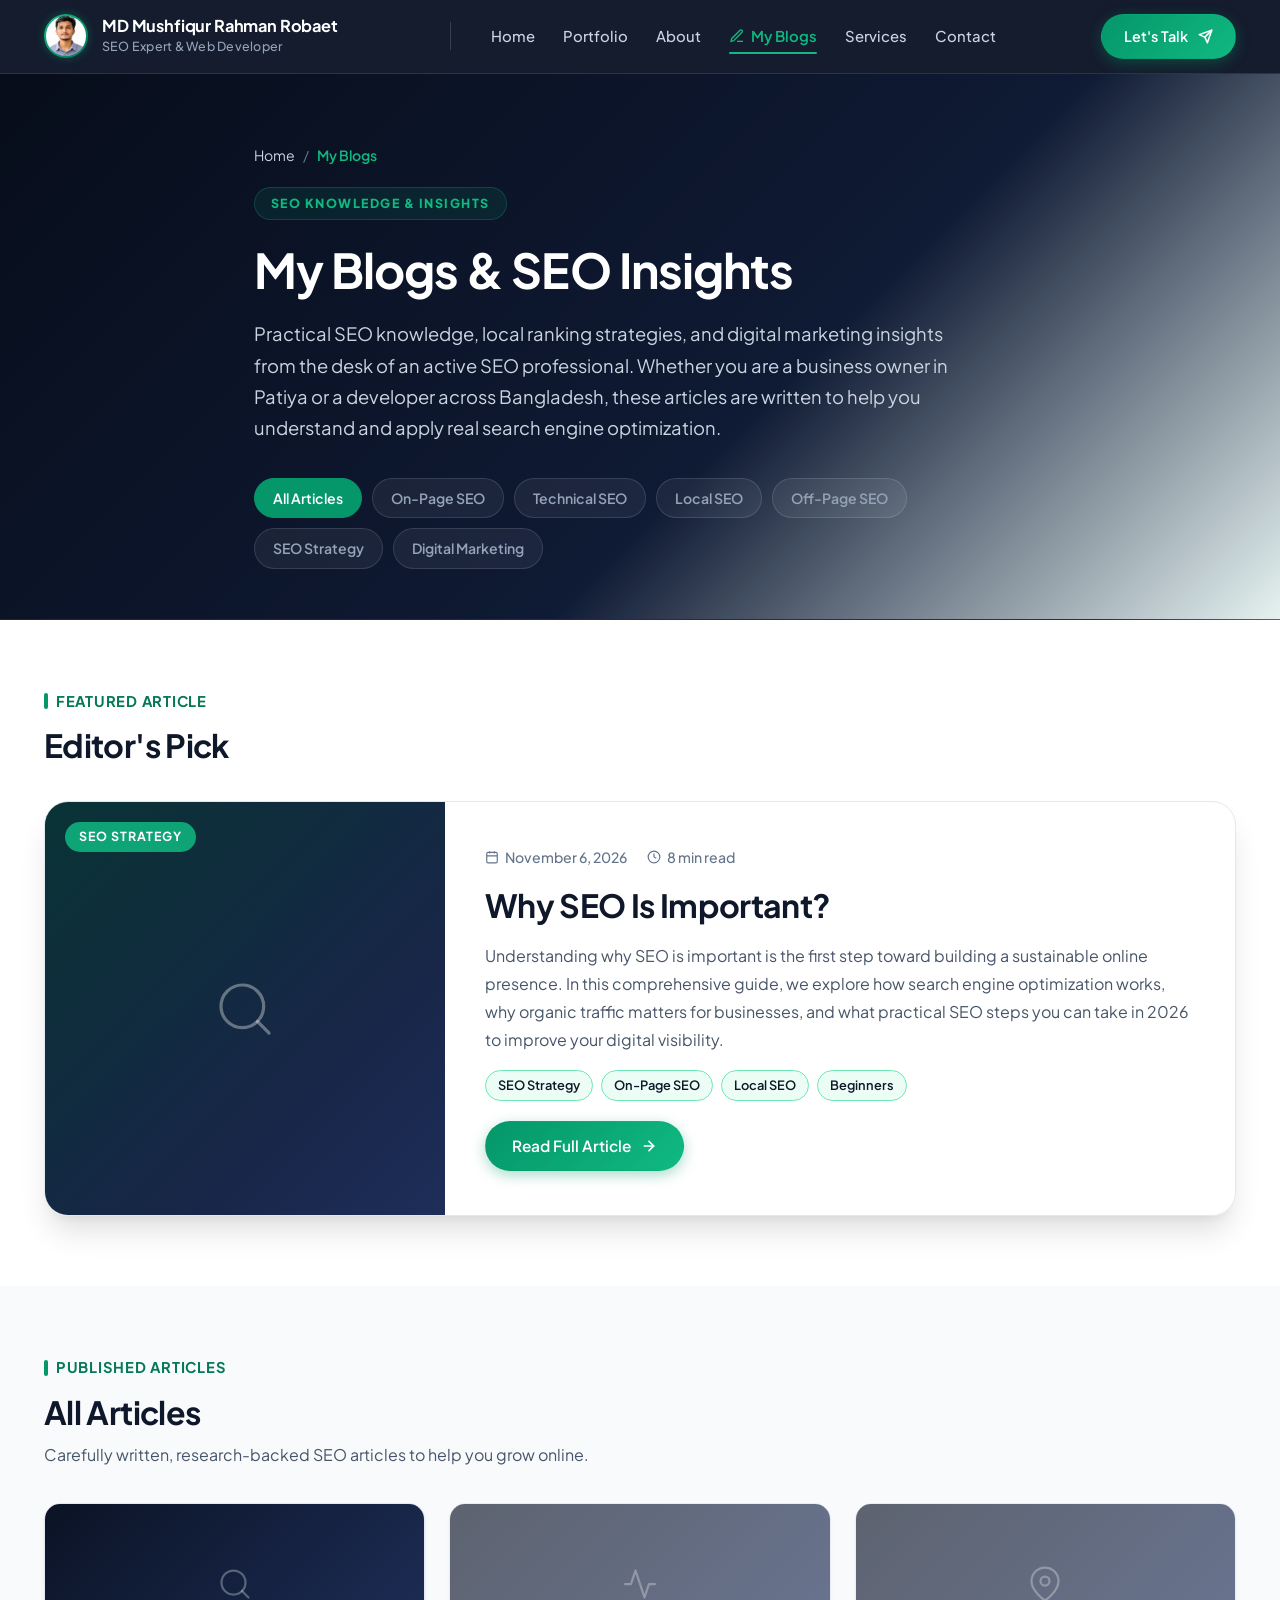
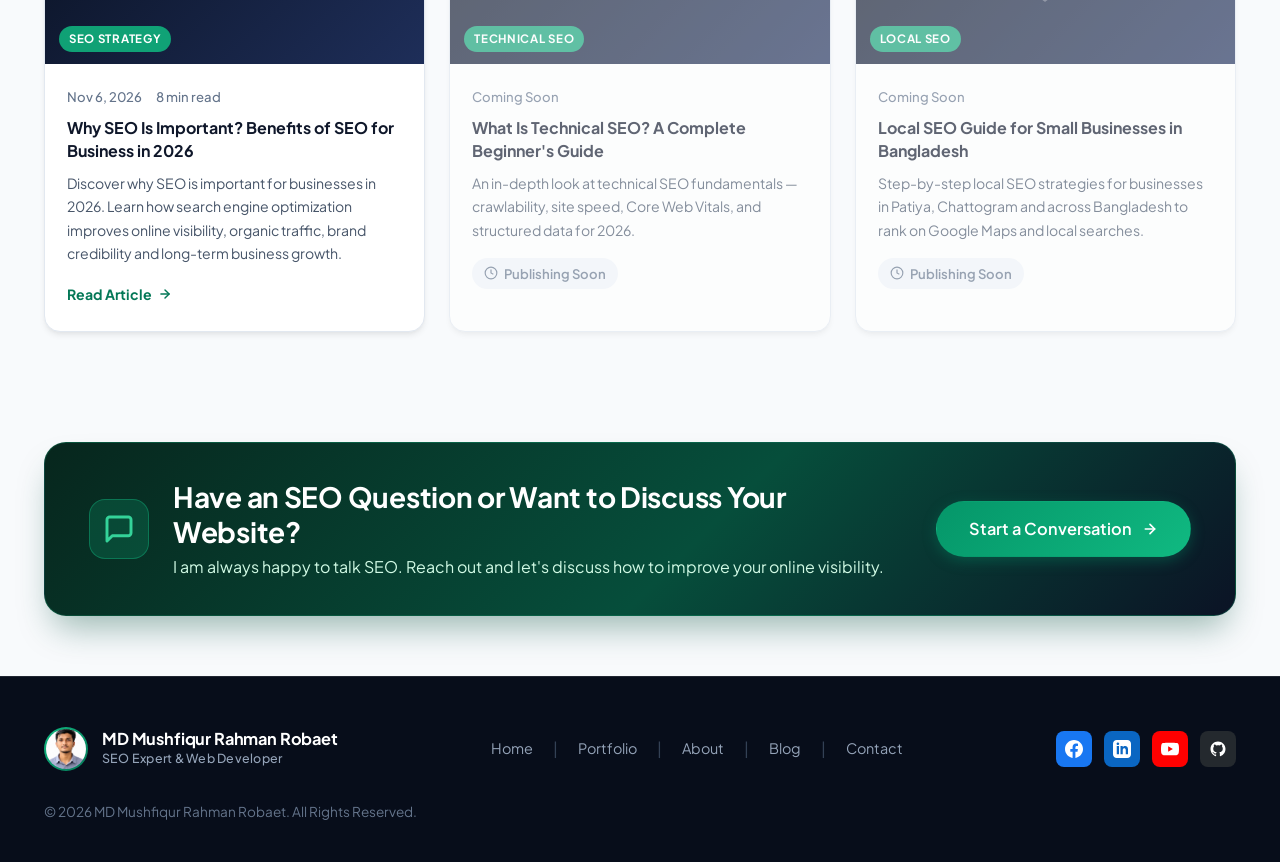
==== blogs/index.html @ 5eb70b94 "feat: Add My Blogs section - Blog listing + Why SEO Is Important article + 301 redirect from /on-pag" ====
<!DOCTYPE html>
<html lang="en">
<head>
  <meta charset="UTF-8">
  <meta name="viewport" content="width=device-width, initial-scale=1.0">
  <title>My Blogs & SEO Insights | MD Mushfiqur Rahman Robaet</title>

  <!-- Primary Meta Tags -->
  <meta name="title" content="My Blogs & SEO Insights | MD Mushfiqur Rahman Robaet">
  <meta name="description" content="Explore professional SEO articles, local SEO strategies, technical SEO guides and digital marketing insights by MD Mushfiqur Rahman Robaet — SEO Expert in Patiya, Chattogram.">
  <meta name="keywords" content="SEO blog, SEO insights, local SEO tips, technical SEO guide, SEO expert Patiya, digital marketing Bangladesh, MD Mushfiqur Rahman Robaet">
  <meta name="author" content="MD Mushfiqur Rahman Robaet">
  <meta name="robots" content="index, follow">
  <link rel="canonical" href="https://robaet.dev/blogs/">

  <!-- Favicon -->
  <link rel="icon" type="image/svg+xml" href="../assets/favicon.svg">
  <link rel="apple-touch-icon" href="../assets/profile.jpg">

  <!-- Open Graph / Facebook -->
  <meta property="og:type" content="website">
  <meta property="og:url" content="https://robaet.dev/blogs/">
  <meta property="og:site_name" content="MD Mushfiqur Rahman Robaet">
  <meta property="og:title" content="My Blogs & SEO Insights | MD Mushfiqur Rahman Robaet">
  <meta property="og:description" content="Explore professional SEO articles, local SEO strategies, technical SEO guides and digital marketing insights by MD Mushfiqur Rahman Robaet.">
  <meta property="og:image" content="https://robaet.dev/assets/cover.jpg">

  <!-- Twitter Card -->
  <meta name="twitter:card" content="summary_large_image">
  <meta name="twitter:url" content="https://robaet.dev/blogs/">
  <meta name="twitter:title" content="My Blogs & SEO Insights | MD Mushfiqur Rahman Robaet">
  <meta name="twitter:description" content="Explore professional SEO articles, local SEO strategies, technical SEO guides and digital marketing insights by MD Mushfiqur Rahman Robaet.">
  <meta name="twitter:image" content="https://robaet.dev/assets/cover.jpg">

  <!-- Fonts & Styles -->
  <link rel="preconnect" href="https://fonts.googleapis.com">
  <link rel="preconnect" href="https://fonts.gstatic.com" crossorigin>
  <link href="https://fonts.googleapis.com/css2?family=Plus+Jakarta+Sans:wght@400;500;600;700;800&display=swap" rel="stylesheet">
  <link rel="stylesheet" href="../css/styles.css">

  <!-- Structured Data: Blog + Breadcrumbs -->
  <script type="application/ld+json">
  {
    "@context": "https://schema.org",
    "@graph": [
      {
        "@type": "BreadcrumbList",
        "itemListElement": [
          { "@type": "ListItem", "position": 1, "name": "Home", "item": "https://robaet.dev/" },
          { "@type": "ListItem", "position": 2, "name": "My Blogs", "item": "https://robaet.dev/blogs/" }
        ]
      },
      {
        "@type": "Blog",
        "@id": "https://robaet.dev/blogs/#blog",
        "url": "https://robaet.dev/blogs/",
        "name": "SEO Knowledge & Insights by MD Mushfiqur Rahman Robaet",
        "description": "Professional SEO articles, local SEO strategies, and digital marketing insights for businesses in Patiya, Chattogram and Bangladesh.",
        "author": {
          "@type": "Person",
          "name": "MD Mushfiqur Rahman Robaet",
          "url": "https://robaet.dev/",
          "image": "https://robaet.dev/assets/profile.jpg",
          "jobTitle": "SEO Expert & Web Developer"
        },
        "publisher": {
          "@type": "Person",
          "name": "MD Mushfiqur Rahman Robaet",
          "url": "https://robaet.dev/"
        },
        "blogPost": [
          {
            "@type": "BlogPosting",
            "headline": "Why SEO Is Important? Benefits of SEO for Business in 2026",
            "url": "https://robaet.dev/blogs/why-seo-is-important/",
            "datePublished": "2026-11-06",
            "author": { "@type": "Person", "name": "MD Mushfiqur Rahman Robaet" }
          }
        ]
      }
    ]
  }
  </script>
</head>
<body>

  <!-- Accessible Skip Link -->
  <a href="#main-content" class="skip-link">Skip to main content</a>

  <!-- ========================================================================
       Site Header & Navigation
       ======================================================================== -->
  <header class="site-header" role="banner">
    <div class="container header-inner">
      <div class="brand-identity">
        <a href="../" class="brand-avatar-wrap" aria-label="MD Mushfiqur Rahman Robaet Homepage">
          <img src="../assets/profile.jpg" alt="MD Mushfiqur Rahman Robaet" class="brand-avatar" width="44" height="44">
        </a>
        <div class="brand-info">
          <a href="../" class="brand-name">MD Mushfiqur Rahman Robaet</a>
          <span class="brand-role">SEO Expert &amp; Web Developer</span>
        </div>
      </div>

      <nav class="nav-container" aria-label="Main Navigation">
        <div class="header-divider" aria-hidden="true"></div>
        <ul class="nav-links">
          <li><a href="../" class="nav-link">Home</a></li>
          <li><a href="../portfolio/" class="nav-link">Portfolio</a></li>
          <li><a href="../#about" class="nav-link">About</a></li>
          <li>
            <a href="../blogs/" class="nav-link active" aria-current="page">
              <svg width="16" height="16" viewBox="0 0 24 24" fill="none" stroke="currentColor" stroke-width="2" aria-hidden="true">
                <path d="M12 20h9"/><path d="M16.5 3.5a2.121 2.121 0 0 1 3 3L7 19l-4 1 1-4L16.5 3.5z"/>
              </svg>
              My Blogs
            </a>
          </li>
          <li><a href="../#services" class="nav-link">Services</a></li>
          <li><a href="../#contact" class="nav-link">Contact</a></li>
        </ul>
      </nav>

      <div class="header-actions">
        <a href="../#contact" class="btn btn-primary header-cta">
          Let's Talk
          <svg width="15" height="15" viewBox="0 0 24 24" fill="none" stroke="currentColor" stroke-width="2.5" stroke-linecap="round" stroke-linejoin="round" aria-hidden="true">
            <line x1="22" y1="2" x2="11" y2="13"></line>
            <polygon points="22 2 15 22 11 13 2 9 22 2"></polygon>
          </svg>
        </a>
        <button class="mobile-nav-toggle" aria-label="Toggle navigation menu" aria-expanded="false">
          <svg width="24" height="24" viewBox="0 0 24 24" fill="none" stroke="currentColor" stroke-width="2" stroke-linecap="round" stroke-linejoin="round">
            <line x1="3" y1="12" x2="21" y2="12"></line>
            <line x1="3" y1="6" x2="21" y2="6"></line>
            <line x1="3" y1="18" x2="21" y2="18"></line>
          </svg>
        </button>
      </div>
    </div>
  </header>

  <!-- Mobile Menu Drawer -->
  <div class="mobile-menu-drawer" role="dialog" aria-modal="true" aria-label="Mobile Navigation">
    <div class="mobile-nav-links">
      <a href="../" class="mobile-nav-link">🏠 Home</a>
      <a href="../portfolio/" class="mobile-nav-link">💼 Portfolio</a>
      <a href="../#about" class="mobile-nav-link">👤 About Me</a>
      <a href="../blogs/" class="mobile-nav-link active">✍️ My Blogs</a>
      <a href="../#services" class="mobile-nav-link">⚙️ Services</a>
      <a href="../#contact" class="mobile-nav-link">✉️ Contact</a>
    </div>
    <a href="../#contact" class="btn btn-primary" style="margin-top: 10px;">Let's Talk ✈</a>
  </div>

  <main id="main-content">

    <!-- ========================================================================
         1. Blog Hero Section
         ======================================================================== -->
    <section class="subpage-hero blog-hero" aria-labelledby="blog-page-title">
      <div class="container subpage-hero-inner">

        <nav class="breadcrumbs-nav" aria-label="Breadcrumbs">
          <ol class="breadcrumbs-list">
            <li><a href="../">Home</a></li>
            <li class="breadcrumb-separator" aria-hidden="true">/</li>
            <li class="breadcrumb-current" aria-current="page">My Blogs</li>
          </ol>
        </nav>

        <div class="blog-hero-label">SEO KNOWLEDGE &amp; INSIGHTS</div>
        <h1 id="blog-page-title">My Blogs &amp; SEO Insights</h1>
        <p class="blog-hero-desc">
          Practical SEO knowledge, local ranking strategies, and digital marketing insights from the desk of an active SEO professional. Whether you are a business owner in Patiya or a developer across Bangladesh, these articles are written to help you understand and apply real search engine optimization.
        </p>

        <!-- Blog Category Filter -->
        <div class="blog-categories-bar" role="navigation" aria-label="Blog categories">
          <button class="blog-cat-btn active" data-cat="all">All Articles</button>
          <button class="blog-cat-btn" data-cat="on-page-seo">On-Page SEO</button>
          <button class="blog-cat-btn" data-cat="technical-seo">Technical SEO</button>
          <button class="blog-cat-btn" data-cat="local-seo">Local SEO</button>
          <button class="blog-cat-btn" data-cat="off-page-seo">Off-Page SEO</button>
          <button class="blog-cat-btn" data-cat="seo-strategy">SEO Strategy</button>
          <button class="blog-cat-btn" data-cat="digital-marketing">Digital Marketing</button>
        </div>

      </div>
    </section>

    <!-- ========================================================================
         2. Featured Article
         ======================================================================== -->
    <section class="blog-featured-section" aria-labelledby="featured-article-heading">
      <div class="container">

        <div class="blog-section-header">
          <span class="section-tag">Featured Article</span>
          <h2 id="featured-article-heading" class="blog-section-title">Editor's Pick</h2>
        </div>

        <article class="blog-featured-card" data-cat="on-page-seo seo-strategy">
          <div class="blog-featured-cover">
            <div class="blog-featured-cover-inner">
              <div class="blog-cover-gradient"></div>
              <div class="blog-cover-icon" aria-hidden="true">
                <svg width="64" height="64" viewBox="0 0 24 24" fill="none" stroke="currentColor" stroke-width="1.2" stroke-linecap="round" stroke-linejoin="round">
                  <circle cx="11" cy="11" r="8"/><line x1="21" y1="21" x2="16.65" y2="16.65"/>
                </svg>
              </div>
              <div class="blog-cover-category-pill">SEO Strategy</div>
            </div>
          </div>
          <div class="blog-featured-content">
            <div class="blog-article-meta">
              <span class="blog-meta-date">
                <svg width="14" height="14" viewBox="0 0 24 24" fill="none" stroke="currentColor" stroke-width="2" aria-hidden="true"><rect x="3" y="4" width="18" height="18" rx="2" ry="2"/><line x1="16" y1="2" x2="16" y2="6"/><line x1="8" y1="2" x2="8" y2="6"/><line x1="3" y1="10" x2="21" y2="10"/></svg>
                November 6, 2026
              </span>
              <span class="blog-meta-read">
                <svg width="14" height="14" viewBox="0 0 24 24" fill="none" stroke="currentColor" stroke-width="2" aria-hidden="true"><circle cx="12" cy="12" r="10"/><polyline points="12 6 12 12 16 14"/></svg>
                8 min read
              </span>
            </div>
            <h3 class="blog-featured-title">Why SEO Is Important?</h3>
            <p class="blog-featured-excerpt">
              Understanding why SEO is important is the first step toward building a sustainable online presence. In this comprehensive guide, we explore how search engine optimization works, why organic traffic matters for businesses, and what practical SEO steps you can take in 2026 to improve your digital visibility.
            </p>
            <div class="blog-featured-tags">
              <span class="blog-tag">SEO Strategy</span>
              <span class="blog-tag">On-Page SEO</span>
              <span class="blog-tag">Local SEO</span>
              <span class="blog-tag">Beginners</span>
            </div>
            <a href="why-seo-is-important/" class="btn btn-primary blog-read-btn">
              Read Full Article
              <svg width="16" height="16" viewBox="0 0 24 24" fill="none" stroke="currentColor" stroke-width="2.5" stroke-linecap="round" stroke-linejoin="round" aria-hidden="true">
                <line x1="5" y1="12" x2="19" y2="12"></line>
                <polyline points="12 5 19 12 12 19"></polyline>
              </svg>
            </a>
          </div>
        </article>

      </div>
    </section>

    <!-- ========================================================================
         3. Latest Articles Grid
         ======================================================================== -->
    <section class="blog-latest-section" style="background-color: var(--color-bg-light); padding: 70px 0;">
      <div class="container">

        <div class="blog-section-header">
          <span class="section-tag">Published Articles</span>
          <h2 class="blog-section-title">All Articles</h2>
          <p class="blog-section-desc">Carefully written, research-backed SEO articles to help you grow online.</p>
        </div>

        <div class="blog-cards-grid" id="blog-grid">

          <!-- Article Card 1 -->
          <article class="blog-card" data-cat="on-page-seo seo-strategy">
            <a href="why-seo-is-important/" class="blog-card-link" aria-label="Read: Why SEO Is Important?">
              <div class="blog-card-cover">
                <div class="blog-card-icon" aria-hidden="true">
                  <svg width="36" height="36" viewBox="0 0 24 24" fill="none" stroke="currentColor" stroke-width="1.5" stroke-linecap="round" stroke-linejoin="round">
                    <circle cx="11" cy="11" r="8"/><line x1="21" y1="21" x2="16.65" y2="16.65"/>
                  </svg>
                </div>
                <span class="blog-card-category-tag">SEO Strategy</span>
              </div>
              <div class="blog-card-body">
                <div class="blog-card-meta">
                  <span>Nov 6, 2026</span>
                  <span>8 min read</span>
                </div>
                <h3 class="blog-card-title">Why SEO Is Important? Benefits of SEO for Business in 2026</h3>
                <p class="blog-card-excerpt">Discover why SEO is important for businesses in 2026. Learn how search engine optimization improves online visibility, organic traffic, brand credibility and long-term business growth.</p>
                <span class="blog-card-read-more">
                  Read Article
                  <svg width="14" height="14" viewBox="0 0 24 24" fill="none" stroke="currentColor" stroke-width="2.5" stroke-linecap="round" stroke-linejoin="round" aria-hidden="true"><line x1="5" y1="12" x2="19" y2="12"/><polyline points="12 5 19 12 12 19"/></svg>
                </span>
              </div>
            </a>
          </article>

          <!-- Placeholder Cards — Coming Soon -->
          <article class="blog-card blog-card-coming-soon" aria-label="Coming soon article">
            <div class="blog-card-cover">
              <div class="blog-card-icon" aria-hidden="true">
                <svg width="36" height="36" viewBox="0 0 24 24" fill="none" stroke="currentColor" stroke-width="1.5" stroke-linecap="round" stroke-linejoin="round">
                  <polyline points="22 12 18 12 15 21 9 3 6 12 2 12"/>
                </svg>
              </div>
              <span class="blog-card-category-tag">Technical SEO</span>
            </div>
            <div class="blog-card-body">
              <div class="blog-card-meta"><span>Coming Soon</span></div>
              <h3 class="blog-card-title">What Is Technical SEO? A Complete Beginner's Guide</h3>
              <p class="blog-card-excerpt">An in-depth look at technical SEO fundamentals — crawlability, site speed, Core Web Vitals, and structured data for 2026.</p>
              <span class="blog-card-coming-label">
                <svg width="14" height="14" viewBox="0 0 24 24" fill="none" stroke="currentColor" stroke-width="2" aria-hidden="true"><circle cx="12" cy="12" r="10"/><polyline points="12 6 12 12 16 14"/></svg>
                Publishing Soon
              </span>
            </div>
          </article>

          <article class="blog-card blog-card-coming-soon" aria-label="Coming soon article">
            <div class="blog-card-cover">
              <div class="blog-card-icon" aria-hidden="true">
                <svg width="36" height="36" viewBox="0 0 24 24" fill="none" stroke="currentColor" stroke-width="1.5" stroke-linecap="round" stroke-linejoin="round">
                  <path d="M21 10c0 7-9 13-9 13s-9-6-9-13a9 9 0 0 1 18 0z"/><circle cx="12" cy="10" r="3"/>
                </svg>
              </div>
              <span class="blog-card-category-tag">Local SEO</span>
            </div>
            <div class="blog-card-body">
              <div class="blog-card-meta"><span>Coming Soon</span></div>
              <h3 class="blog-card-title">Local SEO Guide for Small Businesses in Bangladesh</h3>
              <p class="blog-card-excerpt">Step-by-step local SEO strategies for businesses in Patiya, Chattogram and across Bangladesh to rank on Google Maps and local searches.</p>
              <span class="blog-card-coming-label">
                <svg width="14" height="14" viewBox="0 0 24 24" fill="none" stroke="currentColor" stroke-width="2" aria-hidden="true"><circle cx="12" cy="12" r="10"/><polyline points="12 6 12 12 16 14"/></svg>
                Publishing Soon
              </span>
            </div>
          </article>

        </div>
      </div>
    </section>

    <!-- ========================================================================
         4. Contact / Discussion CTA
         ======================================================================== -->
    <section class="section-cta-banner blog-cta-section" aria-label="SEO Discussion CTA">
      <div class="container">
        <div class="cta-banner-card">
          <div class="cta-banner-left">
            <div class="cta-plane-icon" aria-hidden="true">
              <svg width="32" height="32" viewBox="0 0 24 24" fill="none" stroke="currentColor" stroke-width="2.2" stroke-linecap="round" stroke-linejoin="round">
                <path d="M21 15a2 2 0 0 1-2 2H7l-4 4V5a2 2 0 0 1 2-2h14a2 2 0 0 1 2 2z"/>
              </svg>
            </div>
            <div class="cta-banner-text">
              <h3>Have an SEO Question or Want to Discuss Your Website?</h3>
              <p>I am always happy to talk SEO. Reach out and let's discuss how to improve your online visibility.</p>
            </div>
          </div>
          <a href="../#contact" class="btn btn-primary cta-banner-btn">
            Start a Conversation
            <svg width="16" height="16" viewBox="0 0 24 24" fill="none" stroke="currentColor" stroke-width="2.5" stroke-linecap="round" stroke-linejoin="round" aria-hidden="true">
              <line x1="5" y1="12" x2="19" y2="12"></line>
              <polyline points="12 5 19 12 12 19"></polyline>
            </svg>
          </a>
        </div>
      </div>
    </section>

  </main>

  <!-- ========================================================================
       Site Footer
       ======================================================================== -->
  <footer class="site-footer" role="contentinfo">
    <div class="container footer-inner">

      <div class="footer-brand">
        <div class="footer-avatar-wrap">
          <img src="../assets/profile.jpg" alt="MD Mushfiqur Rahman Robaet" class="footer-avatar" width="44" height="44" loading="lazy">
        </div>
        <div class="brand-info">
          <span class="brand-name">MD Mushfiqur Rahman Robaet</span>
          <span class="brand-role">SEO Expert &amp; Web Developer</span>
        </div>
      </div>

      <nav class="footer-nav" aria-label="Footer Navigation">
        <a href="../" class="footer-nav-link">Home</a>
        <span style="color: #334155;">|</span>
        <a href="../portfolio/" class="footer-nav-link">Portfolio</a>
        <span style="color: #334155;">|</span>
        <a href="../#about" class="footer-nav-link">About</a>
        <span style="color: #334155;">|</span>
        <a href="../blogs/" class="footer-nav-link">Blog</a>
        <span style="color: #334155;">|</span>
        <a href="../#contact" class="footer-nav-link">Contact</a>
      </nav>

      <div class="footer-socials" aria-label="Social Media Profiles">
        <a href="https://www.facebook.com/khajaagrofarm" target="_blank" rel="noopener noreferrer" class="social-icon-btn social-fb" aria-label="Facebook">
          <svg width="18" height="18" viewBox="0 0 24 24" fill="currentColor"><path d="M24 12.073c0-6.627-5.373-12-12-12s-12 5.373-12 12c0 5.99 4.388 10.954 10.125 11.854v-8.385H7.078v-3.47h3.047V9.43c0-3.007 1.792-4.669 4.533-4.669 1.312 0 2.686.235 2.686.235v2.953H15.83c-1.491 0-1.956.925-1.956 1.874v2.25h3.328l-.532 3.47h-2.796v8.385C19.612 23.027 24 18.062 24 12.073z"/></svg>
        </a>
        <a href="https://linkedin.com" target="_blank" rel="noopener noreferrer" class="social-icon-btn social-li" aria-label="LinkedIn">
          <svg width="18" height="18" viewBox="0 0 24 24" fill="currentColor"><path d="M19 0h-14c-2.761 0-5 2.239-5 5v14c0 2.761 2.239 5 5 5h14c2.762 0 5-2.239 5-5v-14c0-2.761-2.238-5-5-5zm-11 19h-3v-11h3v11zm-1.5-12.268c-.966 0-1.75-.79-1.75-1.764s.784-1.764 1.75-1.764 1.75.79 1.75 1.764-.783 1.764-1.75 1.764zm13.5 12.268h-3v-5.604c0-3.368-4-3.113-4 0v5.604h-3v-11h3v1.765c1.396-2.586 7-2.777 7 2.476v6.759z"/></svg>
        </a>
        <a href="https://youtube.com" target="_blank" rel="noopener noreferrer" class="social-icon-btn social-yt" aria-label="YouTube">
          <svg width="18" height="18" viewBox="0 0 24 24" fill="currentColor"><path d="M23.498 6.186a3.016 3.016 0 0 0-2.122-2.136C19.505 3.545 12 3.545 12 3.545s-7.505 0-9.377.505A3.017 3.017 0 0 0 .502 6.186C0 8.07 0 12 0 12s0 3.93.502 5.814a3.016 3.016 0 0 0 2.122 2.136c1.871.505 9.376.505 9.376.505s7.505 0 9.377-.505a3.015 3.015 0 0 0 2.122-2.136C24 15.93 24 12 24 12s0-3.93-.502-5.814zM9.545 15.568V8.432L15.818 12l-6.273 3.568z"/></svg>
        </a>
        <a href="https://github.com/mdmushfiq883-crypto" target="_blank" rel="noopener noreferrer" class="social-icon-btn social-gh" aria-label="GitHub">
          <svg width="18" height="18" viewBox="0 0 24 24" fill="currentColor"><path fill-rule="evenodd" clip-rule="evenodd" d="M12 2C6.477 2 2 6.484 2 12.017c0 4.425 2.865 8.18 6.839 9.504.5.092.682-.217.682-.483 0-.237-.008-.868-.013-1.703-2.782.605-3.369-1.343-3.369-1.343-.454-1.158-1.11-1.466-1.11-1.466-.908-.62.069-.608.069-.608 1.003.07 1.53 1.032 1.53 1.032.892 1.53 2.341 1.088 2.91.832.092-.647.35-1.088.636-1.338-2.22-.253-4.555-1.113-4.555-4.951 0-1.093.39-1.988 1.029-2.688-.103-.253-.446-1.272.098-2.65 0 0 .84-.27 2.75 1.026A9.564 9.564 0 0112 6.844c.85.004 1.705.115 2.504.337 1.909-1.296 2.747-1.027 2.747-1.027.546 1.379.202 2.398.1 2.651.64.7 1.028 1.595 1.028 2.688 0 3.848-2.339 4.695-4.566 4.943.359.309.678.92.678 1.855 0 1.338-.012 2.419-.012 2.747 0 .268.18.58.688.482A10.019 10.019 0 0022 12.017C22 6.484 17.522 2 12 2z"/></svg>
        </a>
      </div>

      <div class="footer-copyright">
        &copy; 2026 MD Mushfiqur Rahman Robaet. All Rights Reserved.
      </div>

    </div>
  </footer>

  <script src="../js/main.js"></script>
  <script>
    // Blog category filter
    const catBtns = document.querySelectorAll('.blog-cat-btn');
    const blogCards = document.querySelectorAll('#blog-grid .blog-card');
    catBtns.forEach(btn => {
      btn.addEventListener('click', () => {
        catBtns.forEach(b => b.classList.remove('active'));
        btn.classList.add('active');
        const cat = btn.dataset.cat;
        blogCards.forEach(card => {
          if (cat === 'all' || (card.dataset.cat && card.dataset.cat.includes(cat))) {
            card.style.display = '';
          } else {
            card.style.display = 'none';
          }
        });
      });
    });
  </script>
</body>
</html>
---- css/styles.css ----
/* ==========================================================================
   MD MUSHFIQUR RAHMAN ROBAET – PERSONAL BRANDING, SEO & PORTFOLIO WEBSITE
   Design Language: Premium Dark Navy Blue, Emerald Green Accent, Soft Off-White
   Mobile-First, Accessible, High-Performance CSS
   ========================================================================== */

/* --------------------------------------------------------------------------
   1. CSS Custom Properties / Design Tokens
   -------------------------------------------------------------------------- */
:root {
  /* Color Palette - Navy & Slate */
  --color-navy-950: #070D1A;
  --color-navy-900: #0B1325;
  --color-navy-850: #0F1A34;
  --color-navy-800: #142245;
  --color-navy-700: #1E2E59;
  
  /* Emerald Green Accents */
  --color-emerald-600: #047857;
  --color-emerald-500: #059669;
  --color-emerald-400: #10B981;
  --color-emerald-300: #34D399;
  --color-emerald-200: #6EE7B7;
  --color-emerald-100: #D1FAE5;
  --color-emerald-50:  #ECFDF5;
  
  /* Light Neutral Backgrounds */
  --color-bg-light: #F8FAFC;
  --color-bg-card: #FFFFFF;
  --color-bg-muted: #F1F5F9;
  
  /* Typography Colors */
  --color-text-dark: #0F172A;
  --color-text-muted: #475569;
  --color-text-subtle: #64748B;
  --color-text-light: #F8FAFC;
  --color-text-light-muted: #94A3B8;
  
  /* Border & Line Colors */
  --color-border-light: #E2E8F0;
  --color-border-subtle: #CBD5E1;
  --color-border-dark: rgba(255, 255, 255, 0.1);
  --color-border-emerald: rgba(16, 185, 129, 0.35);

  /* Typography Fonts */
  --font-family-base: 'Plus Jakarta Sans', system-ui, -apple-system, BlinkMacSystemFont, 'Segoe UI', Roboto, Helvetica, Arial, sans-serif;
  --font-family-mono: ui-monospace, SFMono-Regular, Menlo, Monaco, Consolas, monospace;

  /* Shadows */
  --shadow-sm: 0 1px 2px 0 rgba(0, 0, 0, 0.05);
  --shadow-md: 0 4px 6px -1px rgba(0, 0, 0, 0.08), 0 2px 4px -2px rgba(0, 0, 0, 0.04);
  --shadow-lg: 0 10px 25px -3px rgba(0, 0, 0, 0.08), 0 4px 6px -4px rgba(0, 0, 0, 0.04);
  --shadow-xl: 0 20px 30px -5px rgba(0, 0, 0, 0.12), 0 8px 10px -6px rgba(0, 0, 0, 0.06);
  --shadow-emerald: 0 8px 25px -4px rgba(16, 185, 129, 0.4);

  /* Transitions */
  --transition-fast: 150ms cubic-bezier(0.4, 0, 0.2, 1);
  --transition-normal: 250ms cubic-bezier(0.4, 0, 0.2, 1);
  --transition-smooth: 350ms cubic-bezier(0.16, 1, 0.3, 1);

  /* Radii */
  --radius-sm: 6px;
  --radius-md: 10px;
  --radius-lg: 16px;
  --radius-xl: 24px;
  --radius-full: 9999px;

  /* Container */
  --container-max: 1240px;
  --header-height: 74px;
}

/* --------------------------------------------------------------------------
   2. Modern Reset & Base Rules
   -------------------------------------------------------------------------- */
*, *::before, *::after {
  box-sizing: border-box;
  margin: 0;
  padding: 0;
}

html {
  font-family: var(--font-family-base);
  font-size: 16px;
  line-height: 1.6;
  color: var(--color-text-dark);
  background-color: var(--color-navy-900);
  scroll-behavior: smooth;
  -webkit-font-smoothing: antialiased;
  -moz-osx-font-smoothing: grayscale;
}

body {
  min-height: 100vh;
  display: flex;
  flex-direction: column;
  overflow-x: hidden;
  background-color: var(--color-bg-light);
}

img, picture, svg, video {
  display: block;
  max-width: 100%;
  height: auto;
}

input, button, textarea, select {
  font: inherit;
}

a {
  color: inherit;
  text-decoration: none;
  transition: color var(--transition-fast);
}

ul, ol {
  list-style: none;
}

/* Accessibility: Skip to Content */
.skip-link {
  position: absolute;
  top: -60px;
  left: 20px;
  background: var(--color-emerald-500);
  color: #fff;
  padding: 10px 18px;
  border-radius: var(--radius-sm);
  z-index: 9999;
  font-weight: 600;
  transition: top var(--transition-fast);
}
.skip-link:focus {
  top: 15px;
  outline: 3px solid #fff;
}

/* Container */
.container {
  width: 100%;
  max-width: var(--container-max);
  margin-left: auto;
  margin-right: auto;
  padding-left: 24px;
  padding-right: 24px;
}

/* --------------------------------------------------------------------------
   3. Typography & Badges
   -------------------------------------------------------------------------- */
h1, h2, h3, h4, h5, h6 {
  line-height: 1.25;
  font-weight: 700;
  color: var(--color-text-dark);
}

.text-gradient {
  background: linear-gradient(135deg, var(--color-emerald-400), var(--color-emerald-200));
  -webkit-background-clip: text;
  -webkit-text-fill-color: transparent;
}

.highlight {
  color: var(--color-emerald-400);
}

.section-tag {
  display: inline-flex;
  align-items: center;
  gap: 8px;
  font-size: 0.92rem;
  font-weight: 700;
  text-transform: uppercase;
  letter-spacing: 0.05em;
  color: var(--color-emerald-600);
  margin-bottom: 12px;
}
.section-tag::before {
  content: "";
  display: inline-block;
  width: 4px;
  height: 16px;
  background-color: var(--color-emerald-500);
  border-radius: 2px;
}

.section-tag-centered {
  display: inline-flex;
  align-items: center;
  gap: 12px;
  font-size: 0.92rem;
  font-weight: 700;
  text-transform: uppercase;
  letter-spacing: 0.06em;
  color: var(--color-emerald-500);
  margin-bottom: 12px;
}
.section-tag-centered::before,
.section-tag-centered::after {
  content: "";
  display: inline-block;
  width: 32px;
  height: 2px;
  background: currentColor;
  opacity: 0.6;
}

.section-title {
  font-size: clamp(2rem, 3.5vw, 2.6rem);
  letter-spacing: -0.02em;
  color: var(--color-text-dark);
  margin-bottom: 16px;
}

.section-title-light {
  color: #FFFFFF;
}

.section-subtitle {
  font-size: 1.1rem;
  color: var(--color-text-muted);
  max-width: 680px;
  line-height: 1.7;
}

.section-header-center {
  text-align: center;
  max-width: 720px;
  margin: 0 auto 50px auto;
}
.section-header-center .section-subtitle {
  margin: 0 auto;
}

/* --------------------------------------------------------------------------
   4. Buttons & Interactive Elements
   -------------------------------------------------------------------------- */
.btn {
  display: inline-flex;
  align-items: center;
  justify-content: center;
  gap: 10px;
  padding: 12px 26px;
  font-size: 0.96rem;
  font-weight: 600;
  border-radius: var(--radius-full);
  border: 1px solid transparent;
  cursor: pointer;
  transition: all var(--transition-normal);
  text-align: center;
  white-space: nowrap;
}

.btn-primary {
  background: linear-gradient(135deg, var(--color-emerald-500) 0%, var(--color-emerald-400) 100%);
  color: #FFFFFF;
  box-shadow: 0 4px 14px rgba(5, 150, 105, 0.35);
}
.btn-primary:hover {
  background: linear-gradient(135deg, var(--color-emerald-600) 0%, var(--color-emerald-500) 100%);
  transform: translateY(-2px);
  box-shadow: 0 6px 20px rgba(5, 150, 105, 0.45);
  color: #FFFFFF;
}

.btn-secondary {
  background: rgba(255, 255, 255, 0.08);
  color: #FFFFFF;
  border: 1px solid rgba(255, 255, 255, 0.2);
  backdrop-filter: blur(4px);
}
.btn-secondary:hover {
  background: rgba(255, 255, 255, 0.16);
  border-color: rgba(255, 255, 255, 0.4);
  transform: translateY(-2px);
  color: #FFFFFF;
}

.btn-outline-emerald {
  background: transparent;
  color: var(--color-emerald-600);
  border: 1px solid var(--color-emerald-500);
}
.btn-outline-emerald:hover {
  background: var(--color-emerald-50);
  color: var(--color-emerald-700);
  transform: translateY(-2px);
}

.btn-pill-small {
  padding: 8px 16px;
  font-size: 0.88rem;
  border-radius: var(--radius-full);
  display: inline-flex;
  align-items: center;
  gap: 8px;
  font-weight: 600;
  transition: all var(--transition-fast);
}

.btn-pill-emerald {
  background: var(--color-emerald-50);
  color: var(--color-emerald-700);
  border: 1px solid var(--color-emerald-200);
}
.btn-pill-emerald:hover {
  background: var(--color-emerald-500);
  color: #fff;
  border-color: var(--color-emerald-500);
  transform: translateY(-1px);
}

.btn-pill-blue {
  background: #EFF6FF;
  color: #1D4ED8;
  border: 1px solid #BFDBFE;
}
.btn-pill-blue:hover {
  background: #2563EB;
  color: #fff;
  border-color: #2563EB;
  transform: translateY(-1px);
}

.btn-pill-rose {
  background: #FFF1F2;
  color: #BE123C;
  border: 1px solid #FECDD3;
}
.btn-pill-rose:hover {
  background: #E11D48;
  color: #fff;
  border-color: #E11D48;
  transform: translateY(-1px);
}

/* --------------------------------------------------------------------------
   5. Site Header & Navigation
   -------------------------------------------------------------------------- */
.site-header {
  position: sticky;
  top: 0;
  left: 0;
  width: 100%;
  height: var(--header-height);
  background-color: rgba(11, 19, 37, 0.96);
  backdrop-filter: blur(12px);
  -webkit-backdrop-filter: blur(12px);
  border-bottom: 1px solid var(--color-border-dark);
  z-index: 1000;
  display: flex;
  align-items: center;
  transition: background-color var(--transition-normal), box-shadow var(--transition-normal);
}

.site-header.scrolled {
  box-shadow: 0 4px 20px rgba(0, 0, 0, 0.25);
  background-color: rgba(7, 13, 26, 0.98);
}

.header-inner {
  display: flex;
  align-items: center;
  justify-content: space-between;
  width: 100%;
}

/* Logo & Identity in Header */
.brand-identity {
  display: flex;
  align-items: center;
  gap: 14px;
}

.brand-avatar-wrap {
  position: relative;
  width: 44px;
  height: 44px;
  border-radius: 50%;
  padding: 2px;
  background: linear-gradient(135deg, var(--color-emerald-400), var(--color-emerald-600));
  box-shadow: 0 0 10px rgba(16, 185, 129, 0.3);
  flex-shrink: 0;
}

.brand-avatar {
  width: 100%;
  height: 100%;
  border-radius: 50%;
  object-fit: cover;
  display: block;
}

.brand-info {
  display: flex;
  flex-direction: column;
}

.brand-name {
  font-size: 1.02rem;
  font-weight: 700;
  color: #FFFFFF;
  letter-spacing: -0.01em;
  line-height: 1.25;
}

.brand-role {
  font-size: 0.78rem;
  color: var(--color-text-light-muted);
  font-weight: 500;
  letter-spacing: 0.02em;
}

/* Header Separator */
.header-divider {
  width: 1px;
  height: 28px;
  background-color: rgba(255, 255, 255, 0.15);
  margin: 0 8px;
}

/* Navigation Links */
.nav-container {
  display: flex;
  align-items: center;
  gap: 32px;
}

.nav-links {
  display: flex;
  align-items: center;
  gap: 28px;
}

.nav-link {
  font-size: 0.93rem;
  font-weight: 500;
  color: #CBD5E1;
  display: flex;
  align-items: center;
  gap: 6px;
  padding: 6px 0;
  position: relative;
  transition: color var(--transition-fast);
}

.nav-link:hover {
  color: #FFFFFF;
}

.nav-link.active {
  color: var(--color-emerald-400);
  font-weight: 600;
}

.nav-link.active::after {
  content: "";
  position: absolute;
  bottom: 0;
  left: 0;
  width: 100%;
  height: 2px;
  background-color: var(--color-emerald-400);
  border-radius: 2px;
}

/* Header CTA Button */
.header-actions {
  display: flex;
  align-items: center;
  gap: 16px;
}

.header-cta {
  padding: 10px 22px;
  font-size: 0.9rem;
}

/* Mobile Hamburger Toggle */
.mobile-nav-toggle {
  display: none;
  background: transparent;
  border: none;
  cursor: pointer;
  padding: 8px;
  color: #FFFFFF;
  border-radius: var(--radius-sm);
}
.mobile-nav-toggle:focus-visible {
  outline: 2px solid var(--color-emerald-400);
}

/* Mobile Drawer */
.mobile-menu-drawer {
  display: none;
  position: fixed;
  top: var(--header-height);
  left: 0;
  width: 100%;
  height: calc(100vh - var(--header-height));
  background: var(--color-navy-950);
  padding: 24px;
  flex-direction: column;
  gap: 20px;
  border-top: 1px solid var(--color-border-dark);
  z-index: 999;
  overflow-y: auto;
}
.mobile-menu-drawer.open {
  display: flex;
}
.mobile-nav-links {
  display: flex;
  flex-direction: column;
  gap: 16px;
}
.mobile-nav-link {
  font-size: 1.15rem;
  color: #E2E8F0;
  padding: 10px 14px;
  border-radius: var(--radius-md);
  font-weight: 600;
  display: flex;
  align-items: center;
  gap: 12px;
  background: rgba(255, 255, 255, 0.03);
}
.mobile-nav-link.active {
  background: rgba(16, 185, 129, 0.15);
  color: var(--color-emerald-400);
  border-left: 3px solid var(--color-emerald-400);
}

/* --------------------------------------------------------------------------
   6. Homepage Hero Section
   -------------------------------------------------------------------------- */
.hero-section {
  position: relative;
  background-color: var(--color-navy-950);
  color: #FFFFFF;
  padding-top: 50px;
  padding-bottom: 90px;
  overflow: hidden;
}

/* Cinematic Background Cover Image */
.hero-backdrop {
  position: absolute;
  top: 0;
  left: 0;
  width: 100%;
  height: 100%;
  z-index: 1;
}

.hero-cover-img {
  width: 100%;
  height: 100%;
  object-fit: cover;
  object-position: 25% 30%;
  opacity: 0.42;
  filter: contrast(1.08) brightness(0.95);
  transform: scale(1.02);
}

/* Hero Gradient Mask to blend seamlessly with navy */
.hero-gradient-overlay {
  position: absolute;
  top: 0;
  left: 0;
  width: 100%;
  height: 100%;
  background: linear-gradient(
    90deg,
    rgba(7, 13, 26, 0.4) 0%,
    rgba(7, 13, 26, 0.72) 42%,
    rgba(11, 19, 37, 0.94) 70%,
    rgba(11, 19, 37, 1) 100%
  );
  z-index: 2;
}

.hero-radial-glow {
  position: absolute;
  top: -150px;
  right: -100px;
  width: 600px;
  height: 600px;
  background: radial-gradient(circle, rgba(16, 185, 129, 0.12) 0%, transparent 70%);
  pointer-events: none;
  z-index: 2;
}

.hero-content-wrapper {
  position: relative;
  z-index: 3;
  display: grid;
  grid-template-columns: 1fr 1.15fr;
  align-items: center;
  min-height: 520px;
  gap: 40px;
}

.hero-spacer {
  /* Reserves visual space for the photographic portrait on the left */
  display: block;
  min-height: 380px;
}

.hero-text-col {
  padding-left: 20px;
}

.hero-badge {
  display: inline-flex;
  align-items: center;
  gap: 8px;
  background: rgba(16, 185, 129, 0.14);
  border: 1px solid rgba(16, 185, 129, 0.3);
  color: var(--color-emerald-300);
  padding: 6px 14px;
  border-radius: var(--radius-full);
  font-size: 0.85rem;
  font-weight: 600;
  margin-bottom: 20px;
  letter-spacing: 0.02em;
}

.hero-title {
  font-size: clamp(2.4rem, 4.8vw, 3.8rem);
  font-weight: 800;
  line-height: 1.15;
  letter-spacing: -0.025em;
  color: #FFFFFF;
  margin-bottom: 22px;
}

.hero-subtitle {
  font-size: 1.15rem;
  line-height: 1.65;
  color: #CBD5E1;
  margin-bottom: 34px;
  max-width: 580px;
  font-weight: 400;
}

.hero-actions {
  display: flex;
  align-items: center;
  gap: 16px;
  flex-wrap: wrap;
}

/* Organic Curved Wave Divider */
.hero-wave-divider {
  position: absolute;
  bottom: -1px;
  left: 0;
  width: 100%;
  overflow: hidden;
  line-height: 0;
  z-index: 4;
}
.hero-wave-divider svg {
  position: relative;
  display: block;
  width: calc(100% + 1.3px);
  height: 60px;
}
.hero-wave-divider .shape-fill {
  fill: var(--color-bg-light);
}

/* --------------------------------------------------------------------------
   7. About Me Section (Matches Reference Design)
   -------------------------------------------------------------------------- */
.section-about {
  padding: 90px 0 80px 0;
  background-color: var(--color-bg-light);
}

.about-grid {
  display: grid;
  grid-template-columns: 320px 1fr 240px;
  gap: 40px;
  align-items: center;
}

/* Rounded portrait frame with emerald border */
.about-image-card {
  position: relative;
  background: #FFFFFF;
  border: 2px solid var(--color-emerald-400);
  border-radius: 24px;
  padding: 10px;
  box-shadow: 0 15px 35px -5px rgba(0, 0, 0, 0.08), 0 0 0 6px rgba(16, 185, 129, 0.08);
  transition: transform var(--transition-normal);
}
.about-image-card:hover {
  transform: translateY(-4px);
}

.about-image {
  width: 100%;
  height: 380px;
  object-fit: cover;
  object-position: center top;
  border-radius: 18px;
  display: block;
}

.about-content {
  padding-right: 15px;
}

.about-heading {
  font-size: clamp(1.8rem, 3vw, 2.3rem);
  letter-spacing: -0.02em;
  margin-bottom: 18px;
  color: var(--color-navy-950);
}

.about-bio {
  font-size: 1.05rem;
  line-height: 1.75;
  color: var(--color-text-muted);
  margin-bottom: 24px;
}

.about-highlights {
  display: flex;
  flex-direction: column;
  gap: 12px;
  margin-bottom: 30px;
}

.highlight-item {
  display: flex;
  align-items: flex-start;
  gap: 10px;
  font-size: 0.95rem;
  color: var(--color-text-dark);
  font-weight: 500;
}
.highlight-icon {
  color: var(--color-emerald-500);
  font-size: 1.1rem;
  flex-shrink: 0;
  margin-top: 2px;
}

/* Right Illustration: Analytics Growth Chart (Matches Reference) */
.about-illustration-card {
  background: #FFFFFF;
  border: 1px solid var(--color-border-light);
  border-radius: var(--radius-xl);
  padding: 24px;
  box-shadow: var(--shadow-md);
  display: flex;
  flex-direction: column;
  align-items: center;
  justify-content: center;
  text-align: center;
}

.chart-svg-container {
  width: 100%;
  max-width: 180px;
  margin: 0 auto 12px auto;
}

.chart-label {
  font-size: 0.88rem;
  font-weight: 700;
  color: var(--color-emerald-600);
}

.chart-sublabel {
  font-size: 0.78rem;
  color: var(--color-text-subtle);
}

/* --------------------------------------------------------------------------
   8. Services Section (5 Cards in a Row / Responsive Grid)
   -------------------------------------------------------------------------- */
.section-services {
  padding: 80px 0 90px 0;
  background-color: #FFFFFF;
}

.services-grid-5 {
  display: grid;
  grid-template-columns: repeat(5, 1fr);
  gap: 20px;
}

.service-card {
  background: #FFFFFF;
  border: 1px solid var(--color-border-light);
  border-radius: 18px;
  padding: 28px 20px;
  text-align: center;
  display: flex;
  flex-direction: column;
  align-items: center;
  box-shadow: 0 4px 15px rgba(0, 0, 0, 0.04);
  transition: all var(--transition-normal);
  position: relative;
  overflow: hidden;
}

.service-card::before {
  content: "";
  position: absolute;
  top: 0;
  left: 0;
  width: 100%;
  height: 3px;
  background: transparent;
  transition: background-color var(--transition-fast);
}

.service-card:hover {
  transform: translateY(-6px);
  border-color: var(--color-emerald-400);
  box-shadow: 0 16px 30px -6px rgba(5, 150, 105, 0.12);
}

.service-card:hover::before {
  background: var(--color-emerald-500);
}

.service-icon-box {
  width: 58px;
  height: 58px;
  border-radius: 50%;
  display: flex;
  align-items: center;
  justify-content: center;
  margin-bottom: 20px;
  font-size: 1.5rem;
}

.service-icon-green {
  background: #ECFDF5;
  color: #059669;
}
.service-icon-blue {
  background: #EFF6FF;
  color: #2563EB;
}
.service-icon-purple {
  background: #F3E8FF;
  color: #7C3AED;
}
.service-icon-orange {
  background: #FFF7ED;
  color: #EA580C;
}
.service-icon-teal {
  background: #F0FDFA;
  color: #0D9488;
}

.service-title {
  font-size: 1.1rem;
  font-weight: 700;
  color: var(--color-navy-950);
  margin-bottom: 10px;
}

.service-desc {
  font-size: 0.88rem;
  color: var(--color-text-muted);
  line-height: 1.55;
}

/* --------------------------------------------------------------------------
   9. Featured Project Section (Khaja Agro Farm)
   -------------------------------------------------------------------------- */
.section-featured-project {
  padding: 90px 0;
  background-color: var(--color-bg-light);
  position: relative;
  overflow: hidden;
}

.featured-project-grid {
  display: grid;
  grid-template-columns: 1fr 1.25fr;
  gap: 50px;
  align-items: center;
}

.featured-project-info {
  display: flex;
  flex-direction: column;
}

.project-brand-title {
  font-size: clamp(2rem, 3.2vw, 2.7rem);
  font-weight: 800;
  color: var(--color-navy-950);
  margin-bottom: 16px;
  letter-spacing: -0.02em;
}

.project-lead-text {
  font-size: 1.05rem;
  line-height: 1.75;
  color: var(--color-text-muted);
  margin-bottom: 26px;
}

.project-detail-list {
  display: flex;
  flex-direction: column;
  gap: 14px;
  margin-bottom: 30px;
}

.project-detail-item {
  display: flex;
  align-items: flex-start;
  gap: 12px;
  font-size: 0.94rem;
  color: var(--color-text-dark);
}
.project-detail-item strong {
  color: var(--color-navy-950);
}

.project-buttons-row {
  display: flex;
  align-items: center;
  gap: 12px;
  flex-wrap: wrap;
}

/* Browser Mockup Card */
.browser-mockup {
  background: #FFFFFF;
  border-radius: 20px;
  border: 1px solid var(--color-border-light);
  box-shadow: 0 20px 40px -10px rgba(0, 0, 0, 0.09), 0 0 0 1px rgba(0, 0, 0, 0.03);
  overflow: hidden;
  transition: transform var(--transition-normal);
}
.browser-mockup:hover {
  transform: translateY(-4px);
}

.browser-header-bar {
  background: #F8FAFC;
  padding: 12px 18px;
  display: flex;
  align-items: center;
  gap: 12px;
  border-bottom: 1px solid var(--color-border-light);
}

.browser-dots {
  display: flex;
  gap: 6px;
}
.browser-dot {
  width: 10px;
  height: 10px;
  border-radius: 50%;
}
.dot-red { background: #EF4444; }
.dot-yellow { background: #F59E0B; }
.dot-green { background: #10B981; }

.browser-url-bar {
  background: #FFFFFF;
  border: 1px solid var(--color-border-light);
  border-radius: var(--radius-sm);
  padding: 4px 12px;
  font-size: 0.78rem;
  color: var(--color-text-subtle);
  flex: 1;
  display: flex;
  align-items: center;
  gap: 6px;
  font-family: var(--font-family-mono);
}

.browser-preview-img {
  width: 100%;
  height: auto;
  display: block;
}

/* --------------------------------------------------------------------------
   10. SEO Deep Dive & Local SEO Expertise Sections
   -------------------------------------------------------------------------- */
.section-deep-dive {
  padding: 90px 0;
  background-color: #FFFFFF;
}

.two-col-feature {
  display: grid;
  grid-template-columns: 1fr 1fr;
  gap: 40px;
  margin-top: 40px;
}

.feature-box {
  background: var(--color-bg-light);
  border: 1px solid var(--color-border-light);
  border-radius: var(--radius-lg);
  padding: 32px;
  transition: all var(--transition-normal);
}
.feature-box:hover {
  border-color: var(--color-emerald-300);
  background: #FFFFFF;
  box-shadow: var(--shadow-lg);
}

.feature-box h3 {
  font-size: 1.35rem;
  margin-bottom: 12px;
  color: var(--color-navy-950);
}

.feature-box p {
  font-size: 0.98rem;
  line-height: 1.7;
  color: var(--color-text-muted);
  margin-bottom: 16px;
}

/* Local Map Pack / Strategy Showcase Card */
.local-seo-card {
  background: linear-gradient(135deg, var(--color-navy-900), var(--color-navy-850));
  border: 1px solid rgba(255, 255, 255, 0.1);
  border-radius: var(--radius-xl);
  padding: 40px;
  color: #FFFFFF;
  margin-top: 50px;
}
.local-seo-card h3 {
  color: #FFFFFF;
  font-size: 1.6rem;
  margin-bottom: 16px;
}
.local-seo-card p {
  color: #CBD5E1;
  font-size: 1.02rem;
  line-height: 1.7;
  margin-bottom: 24px;
}

.local-seo-pills {
  display: flex;
  flex-wrap: wrap;
  gap: 10px;
}
.local-pill {
  background: rgba(16, 185, 129, 0.15);
  border: 1px solid rgba(16, 185, 129, 0.3);
  color: var(--color-emerald-300);
  padding: 6px 14px;
  border-radius: var(--radius-full);
  font-size: 0.88rem;
  font-weight: 500;
}

/* --------------------------------------------------------------------------
   11. Frequently Asked Questions (Accordion)
   -------------------------------------------------------------------------- */
.section-faq {
  padding: 90px 0;
  background-color: var(--color-bg-light);
}

.faq-container {
  max-width: 820px;
  margin: 0 auto;
  display: flex;
  flex-direction: column;
  gap: 16px;
}

.faq-item {
  background: #FFFFFF;
  border: 1px solid var(--color-border-light);
  border-radius: var(--radius-lg);
  overflow: hidden;
  box-shadow: 0 2px 8px rgba(0, 0, 0, 0.03);
  transition: border-color var(--transition-fast);
}

.faq-item.active {
  border-color: var(--color-emerald-400);
}

.faq-question-btn {
  width: 100%;
  padding: 20px 24px;
  background: transparent;
  border: none;
  cursor: pointer;
  display: flex;
  align-items: center;
  justify-content: space-between;
  gap: 16px;
  text-align: left;
  font-size: 1.05rem;
  font-weight: 700;
  color: var(--color-navy-950);
  transition: color var(--transition-fast);
}

.faq-question-btn:hover {
  color: var(--color-emerald-600);
}

.faq-icon {
  width: 24px;
  height: 24px;
  border-radius: 50%;
  background: var(--color-bg-muted);
  display: flex;
  align-items: center;
  justify-content: center;
  font-size: 0.9rem;
  color: var(--color-text-muted);
  flex-shrink: 0;
  transition: transform var(--transition-normal), background-color var(--transition-fast);
}

.faq-item.active .faq-icon {
  transform: rotate(180deg);
  background: var(--color-emerald-50);
  color: var(--color-emerald-600);
}

.faq-answer {
  max-height: 0;
  overflow: hidden;
  transition: max-height var(--transition-smooth);
}

.faq-answer-inner {
  padding: 0 24px 22px 24px;
  font-size: 0.98rem;
  line-height: 1.7;
  color: var(--color-text-muted);
}

/* --------------------------------------------------------------------------
   12. Call to Action Banner (Matches Reference Design)
   -------------------------------------------------------------------------- */
.section-cta-banner {
  padding: 40px 0 60px 0;
  background-color: var(--color-bg-light);
}

.cta-banner-card {
  background: linear-gradient(135deg, #07261D 0%, #064E3B 55%, #0B1325 100%);
  border-radius: 22px;
  padding: 36px 44px;
  display: flex;
  align-items: center;
  justify-content: space-between;
  gap: 30px;
  box-shadow: 0 20px 35px -10px rgba(6, 78, 59, 0.4);
  border: 1px solid rgba(16, 185, 129, 0.25);
  position: relative;
  overflow: hidden;
}

.cta-banner-left {
  display: flex;
  align-items: center;
  gap: 24px;
}

.cta-plane-icon {
  width: 60px;
  height: 60px;
  background: rgba(16, 185, 129, 0.2);
  border: 1px solid rgba(16, 185, 129, 0.4);
  border-radius: 16px;
  display: flex;
  align-items: center;
  justify-content: center;
  color: var(--color-emerald-300);
  font-size: 1.8rem;
  flex-shrink: 0;
}

.cta-banner-text h3 {
  font-size: clamp(1.3rem, 2.4vw, 1.75rem);
  color: #FFFFFF;
  margin-bottom: 6px;
  letter-spacing: -0.01em;
}

.cta-banner-text p {
  color: #D1FAE5;
  font-size: 1rem;
  line-height: 1.5;
}

.cta-banner-btn {
  padding: 14px 32px;
  font-size: 1.02rem;
  flex-shrink: 0;
}

/* --------------------------------------------------------------------------
   13. Site Footer (Matches Reference Design)
   -------------------------------------------------------------------------- */
.site-footer {
  background-color: var(--color-navy-950);
  color: #FFFFFF;
  padding: 50px 0 40px 0;
  border-top: 1px solid var(--color-border-dark);
}

.footer-inner {
  display: flex;
  align-items: center;
  justify-content: space-between;
  gap: 30px;
  flex-wrap: wrap;
}

/* Footer Brand */
.footer-brand {
  display: flex;
  align-items: center;
  gap: 14px;
}

.footer-avatar-wrap {
  width: 44px;
  height: 44px;
  border-radius: 50%;
  padding: 2px;
  background: linear-gradient(135deg, var(--color-emerald-400), var(--color-emerald-600));
  flex-shrink: 0;
}

.footer-avatar {
  width: 100%;
  height: 100%;
  border-radius: 50%;
  object-fit: cover;
  display: block;
}

.footer-nav {
  display: flex;
  align-items: center;
  gap: 20px;
}

.footer-nav-link {
  font-size: 0.9rem;
  color: #94A3B8;
  transition: color var(--transition-fast);
}
.footer-nav-link:hover {
  color: var(--color-emerald-400);
}

/* Social Media Icons */
.footer-socials {
  display: flex;
  align-items: center;
  gap: 12px;
}

.social-icon-btn {
  width: 36px;
  height: 36px;
  border-radius: 8px;
  display: flex;
  align-items: center;
  justify-content: center;
  color: #FFFFFF;
  font-size: 1.05rem;
  transition: transform var(--transition-fast), opacity var(--transition-fast);
}
.social-icon-btn:hover {
  transform: translateY(-2px);
  opacity: 0.9;
}

.social-fb { background: #1877F2; }
.social-li { background: #0A66C2; }
.social-yt { background: #FF0000; }
.social-gh { background: #24292E; }

.footer-copyright {
  font-size: 0.85rem;
  color: #64748B;
  text-align: right;
}

/* --------------------------------------------------------------------------
   14. Subpages Shared Architecture (On-Page SEO & Portfolio)
   -------------------------------------------------------------------------- */
.subpage-hero {
  background: linear-gradient(180deg, var(--color-navy-950) 0%, var(--color-navy-900) 100%);
  color: #FFFFFF;
  padding: 70px 0 60px 0;
  position: relative;
  border-bottom: 1px solid var(--color-border-dark);
}

.subpage-hero-inner {
  max-width: 820px;
}

.subpage-hero h1 {
  font-size: clamp(2.2rem, 4vw, 3.2rem);
  color: #FFFFFF;
  margin-bottom: 18px;
  letter-spacing: -0.025em;
}

.subpage-hero p {
  font-size: 1.15rem;
  color: #CBD5E1;
  line-height: 1.7;
  margin-bottom: 24px;
}

/* Breadcrumbs */
.breadcrumbs-nav {
  margin-bottom: 20px;
}
.breadcrumbs-list {
  display: flex;
  align-items: center;
  gap: 8px;
  font-size: 0.88rem;
  color: #94A3B8;
}
.breadcrumbs-list a {
  color: #CBD5E1;
}
.breadcrumbs-list a:hover {
  color: var(--color-emerald-400);
}
.breadcrumb-separator {
  color: #64748B;
}
.breadcrumb-current {
  color: var(--color-emerald-400);
  font-weight: 600;
}

/* Process Timeline / Workflow */
.process-grid {
  display: grid;
  grid-template-columns: repeat(auto-fit, minmax(260px, 1fr));
  gap: 24px;
  margin-top: 40px;
}

.process-step-card {
  background: #FFFFFF;
  border: 1px solid var(--color-border-light);
  border-radius: var(--radius-lg);
  padding: 30px 24px;
  position: relative;
  transition: all var(--transition-normal);
}
.process-step-card:hover {
  transform: translateY(-4px);
  border-color: var(--color-emerald-400);
  box-shadow: var(--shadow-lg);
}

.step-number {
  position: absolute;
  top: 20px;
  right: 20px;
  font-size: 1.8rem;
  font-weight: 800;
  color: rgba(16, 185, 129, 0.18);
  font-family: var(--font-family-mono);
}

.step-icon {
  width: 50px;
  height: 50px;
  border-radius: 12px;
  background: var(--color-emerald-50);
  color: var(--color-emerald-600);
  display: flex;
  align-items: center;
  justify-content: center;
  font-size: 1.4rem;
  margin-bottom: 20px;
}

.step-card-title {
  font-size: 1.18rem;
  margin-bottom: 10px;
  color: var(--color-navy-950);
}

.step-card-desc {
  font-size: 0.92rem;
  color: var(--color-text-muted);
  line-height: 1.6;
}

/* On-Page SEO Checklist Grid */
.checklist-grid {
  display: grid;
  grid-template-columns: repeat(auto-fit, minmax(320px, 1fr));
  gap: 24px;
  margin-top: 36px;
}

.checklist-card {
  background: #FFFFFF;
  border: 1px solid var(--color-border-light);
  border-radius: var(--radius-lg);
  padding: 28px;
  box-shadow: var(--shadow-sm);
  transition: border-color var(--transition-fast);
}
.checklist-card:hover {
  border-color: var(--color-emerald-400);
}

.checklist-card-header {
  display: flex;
  align-items: center;
  gap: 14px;
  margin-bottom: 16px;
}
.checklist-card-icon {
  width: 44px;
  height: 44px;
  border-radius: 10px;
  background: var(--color-emerald-50);
  color: var(--color-emerald-600);
  display: flex;
  align-items: center;
  justify-content: center;
  font-size: 1.3rem;
  flex-shrink: 0;
}
.checklist-card-title {
  font-size: 1.15rem;
  color: var(--color-navy-950);
}

.checklist-card-body p {
  font-size: 0.94rem;
  color: var(--color-text-muted);
  line-height: 1.65;
  margin-bottom: 14px;
}

.code-snippet-box {
  background: var(--color-navy-950);
  color: #E2E8F0;
  border-radius: var(--radius-sm);
  padding: 12px 14px;
  font-size: 0.82rem;
  font-family: var(--font-family-mono);
  overflow-x: auto;
  border: 1px solid rgba(255, 255, 255, 0.08);
}

/* Portfolio Page Project Showcase */
.portfolio-showcase-card {
  background: #FFFFFF;
  border: 1px solid var(--color-border-light);
  border-radius: var(--radius-xl);
  overflow: hidden;
  box-shadow: var(--shadow-md);
  margin-bottom: 50px;
  display: grid;
  grid-template-columns: 1fr 1fr;
  align-items: stretch;
}

.portfolio-card-media {
  background: var(--color-navy-950);
  display: flex;
  align-items: center;
  justify-content: center;
  padding: 30px;
  position: relative;
}

.portfolio-card-media img {
  border-radius: 12px;
  box-shadow: 0 15px 30px rgba(0, 0, 0, 0.3);
  max-height: 420px;
  width: auto;
}

.portfolio-card-content {
  padding: 44px;
  display: flex;
  flex-direction: column;
  justify-content: center;
}

.project-category-tag {
  display: inline-block;
  font-size: 0.82rem;
  font-weight: 700;
  text-transform: uppercase;
  letter-spacing: 0.06em;
  color: var(--color-emerald-600);
  margin-bottom: 10px;
}

.portfolio-project-title {
  font-size: 2rem;
  font-weight: 800;
  color: var(--color-navy-950);
  margin-bottom: 16px;
  letter-spacing: -0.02em;
}

.portfolio-project-desc {
  font-size: 1.02rem;
  line-height: 1.7;
  color: var(--color-text-muted);
  margin-bottom: 24px;
}

.tech-tags-list {
  display: flex;
  flex-wrap: wrap;
  gap: 8px;
  margin-bottom: 28px;
}

.tech-tag {
  background: var(--color-bg-muted);
  color: var(--color-text-dark);
  font-size: 0.82rem;
  font-weight: 600;
  padding: 5px 12px;
  border-radius: var(--radius-full);
}

/* Contact Modal / Contact Section */
.contact-section {
  padding: 90px 0;
  background-color: #FFFFFF;
}

.contact-card-wrap {
  max-width: 800px;
  margin: 0 auto;
  background: #FFFFFF;
  border: 1px solid var(--color-border-light);
  border-radius: var(--radius-xl);
  padding: 44px;
  box-shadow: var(--shadow-lg);
}

.contact-form-grid {
  display: grid;
  grid-template-columns: 1fr 1fr;
  gap: 20px;
}

.form-group {
  display: flex;
  flex-direction: column;
  gap: 8px;
}
.form-group-full {
  grid-column: span 2;
}

.form-label {
  font-size: 0.92rem;
  font-weight: 600;
  color: var(--color-navy-950);
}

.form-input, .form-textarea {
  width: 100%;
  padding: 12px 16px;
  border: 1px solid var(--color-border-light);
  border-radius: var(--radius-md);
  font-size: 0.95rem;
  background: var(--color-bg-light);
  color: var(--color-text-dark);
  transition: border-color var(--transition-fast), background var(--transition-fast);
}
.form-input:focus, .form-textarea:focus {
  outline: none;
  border-color: var(--color-emerald-500);
  background: #FFFFFF;
  box-shadow: 0 0 0 3px rgba(16, 185, 129, 0.15);
}

/* --------------------------------------------------------------------------
   15. Responsive Media Queries
   -------------------------------------------------------------------------- */
@media (max-width: 1100px) {
  .services-grid-5 {
    grid-template-columns: repeat(3, 1fr);
  }
  .about-grid {
    grid-template-columns: 280px 1fr;
  }
  .about-illustration-card {
    display: none;
  }
}

@media (max-width: 900px) {
  .nav-container .nav-links,
  .nav-container .header-divider {
    display: none;
  }
  .mobile-nav-toggle {
    display: block;
  }

  .hero-content-wrapper {
    grid-template-columns: 1fr;
    min-height: auto;
    padding: 30px 0;
  }
  .hero-spacer {
    display: none;
  }
  .hero-text-col {
    padding-left: 0;
  }
  .hero-backdrop {
    opacity: 0.28;
  }
  .hero-gradient-overlay {
    background: linear-gradient(180deg, rgba(7, 13, 26, 0.8) 0%, rgba(11, 19, 37, 0.96) 100%);
  }

  .featured-project-grid {
    grid-template-columns: 1fr;
    gap: 36px;
  }

  .portfolio-showcase-card {
    grid-template-columns: 1fr;
  }
  .portfolio-card-content {
    padding: 32px 24px;
  }

  .two-col-feature {
    grid-template-columns: 1fr;
  }

  .cta-banner-card {
    flex-direction: column;
    text-align: center;
    padding: 32px 24px;
  }
  .cta-banner-left {
    flex-direction: column;
    text-align: center;
  }

  .footer-inner {
    flex-direction: column;
    text-align: center;
    gap: 24px;
  }
  .footer-copyright {
    text-align: center;
  }
}

@media (max-width: 768px) {
  :root {
    --header-height: 68px;
  }

  .brand-role {
    display: none;
  }

  .services-grid-5 {
    grid-template-columns: 1fr;
  }

  .about-grid {
    grid-template-columns: 1fr;
  }
  .about-image {
    height: 320px;
  }

  .contact-form-grid {
    grid-template-columns: 1fr;
  }
  .form-group-full {
    grid-column: span 1;
  }
  .contact-card-wrap {
    padding: 24px;
  }
}


/* ==========================================================================
   BLOG SECTION STYLES — My Blogs & SEO Insights
   ========================================================================== */

/* --------------------------------------------------------------------------
   Blog Hero
   -------------------------------------------------------------------------- */
.blog-hero {
  background: linear-gradient(135deg, var(--color-navy-950) 0%, var(--color-navy-850) 60%, rgba(5,150,105,0.08) 100%);
  padding: 70px 0 50px;
}

.blog-hero .subpage-hero-inner {
  display: flex;
  flex-direction: column;
  gap: 0;
}

.blog-hero-label {
  display: inline-block;
  font-size: 0.78rem;
  font-weight: 800;
  letter-spacing: 0.12em;
  text-transform: uppercase;
  color: var(--color-emerald-400);
  background: rgba(16,185,129,0.1);
  border: 1px solid rgba(16,185,129,0.25);
  border-radius: var(--radius-full);
  padding: 6px 16px;
  margin-bottom: 20px;
  width: fit-content;
}

.blog-hero h1 {
  font-size: clamp(2rem, 4vw, 3rem);
  color: #FFFFFF;
  margin-bottom: 18px;
  letter-spacing: -0.02em;
}

.blog-hero-desc {
  font-size: 1.08rem;
  color: var(--color-text-light-muted);
  max-width: 700px;
  line-height: 1.75;
  margin-bottom: 36px;
}

/* Blog Category Filter Bar */
.blog-categories-bar {
  display: flex;
  flex-wrap: wrap;
  gap: 10px;
  margin-top: 10px;
}

.blog-cat-btn {
  background: rgba(255,255,255,0.06);
  border: 1px solid rgba(255,255,255,0.12);
  color: var(--color-text-light-muted);
  padding: 8px 18px;
  border-radius: var(--radius-full);
  font-size: 0.88rem;
  font-weight: 600;
  cursor: pointer;
  transition: all var(--transition-fast);
  font-family: var(--font-family-base);
}

.blog-cat-btn:hover {
  background: rgba(16,185,129,0.15);
  border-color: var(--color-emerald-500);
  color: var(--color-emerald-300);
}

.blog-cat-btn.active {
  background: var(--color-emerald-500);
  border-color: var(--color-emerald-500);
  color: #fff;
}

/* --------------------------------------------------------------------------
   Blog Section Header
   -------------------------------------------------------------------------- */
.blog-section-header {
  margin-bottom: 36px;
}

.blog-section-title {
  font-size: clamp(1.6rem, 2.5vw, 2.1rem);
  color: var(--color-text-dark);
  margin-bottom: 10px;
  letter-spacing: -0.02em;
}

.blog-section-desc {
  font-size: 1rem;
  color: var(--color-text-muted);
}

/* --------------------------------------------------------------------------
   Featured Blog Card
   -------------------------------------------------------------------------- */
.blog-featured-section {
  padding: 70px 0;
  background: #FFFFFF;
}

.blog-featured-card {
  display: grid;
  grid-template-columns: 400px 1fr;
  gap: 0;
  border-radius: var(--radius-xl);
  overflow: hidden;
  box-shadow: var(--shadow-xl);
  border: 1px solid var(--color-border-light);
}

.blog-featured-cover {
  background: linear-gradient(135deg, var(--color-navy-900) 0%, var(--color-navy-700) 100%);
  min-height: 360px;
  position: relative;
  display: flex;
  align-items: center;
  justify-content: center;
}

.blog-featured-cover-inner {
  position: relative;
  width: 100%;
  height: 100%;
  min-height: 360px;
  display: flex;
  align-items: center;
  justify-content: center;
  flex-direction: column;
  gap: 16px;
}

.blog-cover-gradient {
  position: absolute;
  inset: 0;
  background: linear-gradient(135deg, rgba(5,150,105,0.25) 0%, transparent 70%);
  pointer-events: none;
}

.blog-cover-icon {
  color: rgba(255,255,255,0.35);
  z-index: 1;
}

.blog-cover-category-pill {
  position: absolute;
  top: 20px;
  left: 20px;
  background: rgba(16,185,129,0.85);
  color: #fff;
  font-size: 0.78rem;
  font-weight: 700;
  letter-spacing: 0.08em;
  text-transform: uppercase;
  padding: 5px 14px;
  border-radius: var(--radius-full);
}

.blog-featured-content {
  padding: 44px 40px;
  display: flex;
  flex-direction: column;
  justify-content: center;
  gap: 16px;
}

.blog-article-meta {
  display: flex;
  align-items: center;
  gap: 20px;
  flex-wrap: wrap;
}

.blog-meta-date,
.blog-meta-read {
  display: inline-flex;
  align-items: center;
  gap: 6px;
  font-size: 0.88rem;
  color: var(--color-text-subtle);
  font-weight: 500;
}

.blog-featured-title {
  font-size: clamp(1.5rem, 2.5vw, 2rem);
  color: var(--color-text-dark);
  line-height: 1.3;
  letter-spacing: -0.02em;
}

.blog-featured-excerpt {
  font-size: 1rem;
  color: var(--color-text-muted);
  line-height: 1.75;
}

.blog-featured-tags {
  display: flex;
  gap: 8px;
  flex-wrap: wrap;
}

.blog-tag {
  background: var(--color-emerald-50);
  color: var(--color-emerald-700);
  border: 1px solid var(--color-emerald-200);
  font-size: 0.8rem;
  font-weight: 600;
  padding: 4px 12px;
  border-radius: var(--radius-full);
}

.blog-read-btn {
  align-self: flex-start;
  margin-top: 4px;
}

/* --------------------------------------------------------------------------
   Blog Cards Grid
   -------------------------------------------------------------------------- */
.blog-cards-grid {
  display: grid;
  grid-template-columns: repeat(3, 1fr);
  gap: 24px;
}

.blog-card {
  background: #FFFFFF;
  border-radius: var(--radius-lg);
  overflow: hidden;
  box-shadow: var(--shadow-md);
  border: 1px solid var(--color-border-light);
  transition: transform var(--transition-normal), box-shadow var(--transition-normal);
}

.blog-card:hover {
  transform: translateY(-4px);
  box-shadow: var(--shadow-xl);
}

.blog-card-link {
  display: block;
  text-decoration: none;
  color: inherit;
  height: 100%;
}

.blog-card-cover {
  background: linear-gradient(135deg, var(--color-navy-900) 0%, var(--color-navy-700) 100%);
  height: 160px;
  display: flex;
  align-items: center;
  justify-content: center;
  position: relative;
}

.blog-card-icon {
  color: rgba(255,255,255,0.3);
}

.blog-card-category-tag {
  position: absolute;
  bottom: 12px;
  left: 14px;
  background: rgba(16,185,129,0.85);
  color: #fff;
  font-size: 0.72rem;
  font-weight: 700;
  letter-spacing: 0.06em;
  text-transform: uppercase;
  padding: 4px 10px;
  border-radius: var(--radius-full);
}

.blog-card-body {
  padding: 22px 22px 24px;
}

.blog-card-meta {
  display: flex;
  gap: 14px;
  font-size: 0.82rem;
  color: var(--color-text-subtle);
  margin-bottom: 10px;
  font-weight: 500;
}

.blog-card-title {
  font-size: 1rem;
  font-weight: 700;
  color: var(--color-text-dark);
  line-height: 1.4;
  margin-bottom: 10px;
}

.blog-card-excerpt {
  font-size: 0.88rem;
  color: var(--color-text-muted);
  line-height: 1.65;
  margin-bottom: 16px;
}

.blog-card-read-more {
  display: inline-flex;
  align-items: center;
  gap: 6px;
  font-size: 0.88rem;
  font-weight: 700;
  color: var(--color-emerald-600);
  transition: gap var(--transition-fast);
}

.blog-card:hover .blog-card-read-more {
  gap: 10px;
}

/* Coming Soon Cards */
.blog-card-coming-soon {
  opacity: 0.65;
  pointer-events: none;
}

.blog-card-coming-label {
  display: inline-flex;
  align-items: center;
  gap: 6px;
  font-size: 0.82rem;
  font-weight: 600;
  color: var(--color-text-subtle);
  background: var(--color-bg-muted);
  padding: 5px 12px;
  border-radius: var(--radius-full);
}

/* --------------------------------------------------------------------------
   Article Page Styles
   -------------------------------------------------------------------------- */
.article-hero-section {
  background: linear-gradient(135deg, var(--color-navy-950) 0%, var(--color-navy-850) 60%, rgba(5,150,105,0.08) 100%);
  padding: 60px 0 44px;
}

.article-hero-inner {
  display: flex;
  flex-direction: column;
  gap: 16px;
}

.article-category-label {
  display: inline-block;
  font-size: 0.78rem;
  font-weight: 800;
  letter-spacing: 0.1em;
  text-transform: uppercase;
  color: var(--color-emerald-400);
  margin-bottom: 4px;
}

.article-main-title {
  font-size: clamp(1.9rem, 3.5vw, 2.8rem);
  color: #FFFFFF;
  letter-spacing: -0.025em;
  line-height: 1.2;
  max-width: 820px;
}

.article-meta-row {
  display: flex;
  align-items: center;
  flex-wrap: wrap;
  gap: 20px;
  margin-top: 4px;
}

.article-author-mini {
  display: flex;
  align-items: center;
  gap: 12px;
}

.article-author-avatar {
  width: 40px;
  height: 40px;
  border-radius: 50%;
  object-fit: cover;
  border: 2px solid var(--color-emerald-500);
}

.article-author-name {
  display: block;
  font-size: 0.95rem;
  font-weight: 700;
  color: #FFFFFF;
}

.article-author-title {
  display: block;
  font-size: 0.82rem;
  color: var(--color-text-light-muted);
}

.article-meta-details {
  display: flex;
  align-items: center;
  gap: 18px;
  flex-wrap: wrap;
}

.article-meta-item {
  display: inline-flex;
  align-items: center;
  gap: 6px;
  font-size: 0.88rem;
  color: var(--color-text-light-muted);
}

.article-tags-row {
  display: flex;
  flex-wrap: wrap;
  gap: 8px;
}

/* Article Layout: Sidebar + Content */
.article-layout-wrapper {
  padding: 60px 0 20px;
  background: var(--color-bg-light);
}

.article-layout-inner {
  display: grid;
  grid-template-columns: 280px 1fr;
  gap: 48px;
  align-items: start;
}

/* Table of Contents Sidebar */
.article-toc-sidebar {
  position: sticky;
  top: calc(var(--header-height) + 20px);
  display: flex;
  flex-direction: column;
  gap: 24px;
}

.toc-box {
  background: #FFFFFF;
  border: 1px solid var(--color-border-light);
  border-radius: var(--radius-lg);
  padding: 24px;
  box-shadow: var(--shadow-sm);
}

.toc-title {
  display: flex;
  align-items: center;
  gap: 8px;
  font-size: 0.88rem;
  font-weight: 800;
  letter-spacing: 0.06em;
  text-transform: uppercase;
  color: var(--color-text-dark);
  margin-bottom: 16px;
  padding-bottom: 12px;
  border-bottom: 1px solid var(--color-border-light);
}

.toc-list {
  list-style: none;
  padding: 0;
  margin: 0;
  counter-reset: toc-counter;
}

.toc-list li {
  counter-increment: toc-counter;
  margin-bottom: 2px;
}

.toc-link {
  display: block;
  font-size: 0.85rem;
  color: var(--color-text-muted);
  padding: 5px 8px;
  border-radius: var(--radius-sm);
  transition: all var(--transition-fast);
  line-height: 1.4;
}

.toc-link:hover {
  background: var(--color-emerald-50);
  color: var(--color-emerald-700);
}

/* Author Sidebar Card */
.article-author-card-sidebar {
  background: #FFFFFF;
  border: 1px solid var(--color-border-light);
  border-radius: var(--radius-lg);
  padding: 24px;
  text-align: center;
  box-shadow: var(--shadow-sm);
}

.author-card-avatar {
  width: 72px;
  height: 72px;
  border-radius: 50%;
  object-fit: cover;
  border: 3px solid var(--color-emerald-400);
  margin: 0 auto 12px;
}

.author-card-name {
  font-size: 0.95rem;
  font-weight: 700;
  color: var(--color-text-dark);
  margin-bottom: 4px;
}

.author-card-role {
  font-size: 0.82rem;
  color: var(--color-text-muted);
  margin-bottom: 6px;
}

.author-card-location {
  font-size: 0.82rem;
  color: var(--color-text-subtle);
  margin-bottom: 16px;
}

.author-card-btn {
  display: block;
  width: 100%;
  text-align: center;
  padding: 10px 16px;
  font-size: 0.88rem;
}

/* Article Content Main */
.article-content-main {
  min-width: 0;
}

/* Key Takeaways Box */
.article-key-takeaways {
  background: linear-gradient(135deg, #F0FDF4 0%, #ECFDF5 100%);
  border: 1px solid var(--color-emerald-200);
  border-left: 4px solid var(--color-emerald-500);
  border-radius: var(--radius-lg);
  padding: 24px 28px;
  margin-bottom: 44px;
}

.takeaways-label {
  display: flex;
  align-items: center;
  gap: 8px;
  font-size: 0.88rem;
  font-weight: 800;
  text-transform: uppercase;
  letter-spacing: 0.08em;
  color: var(--color-emerald-700);
  margin-bottom: 14px;
}

.takeaways-label svg {
  color: var(--color-emerald-500);
}

.takeaways-list {
  list-style: none;
  padding: 0;
  margin: 0;
  display: flex;
  flex-direction: column;
  gap: 8px;
}

.takeaways-list li {
  font-size: 0.95rem;
  color: var(--color-emerald-800);
  padding-left: 20px;
  position: relative;
  line-height: 1.55;
}

.takeaways-list li::before {
  content: "✓";
  position: absolute;
  left: 0;
  color: var(--color-emerald-500);
  font-weight: 700;
}

/* Article Body Typography */
.article-body {
  color: var(--color-text-dark);
}

.article-body h2 {
  font-size: 1.5rem;
  color: var(--color-text-dark);
  margin-top: 48px;
  margin-bottom: 16px;
  padding-top: 20px;
  border-top: 1px solid var(--color-border-light);
  letter-spacing: -0.015em;
  scroll-margin-top: calc(var(--header-height) + 20px);
}

.article-body h2:first-child {
  margin-top: 0;
  padding-top: 0;
  border-top: none;
}

.article-body h3 {
  font-size: 1.15rem;
  color: var(--color-text-dark);
  margin-top: 28px;
  margin-bottom: 12px;
}

.article-body p {
  font-size: 1.03rem;
  line-height: 1.8;
  color: #334155;
  margin-bottom: 18px;
}

.article-body a {
  color: var(--color-emerald-600);
  text-decoration: underline;
  text-underline-offset: 3px;
  transition: color var(--transition-fast);
}

.article-body a:hover {
  color: var(--color-emerald-500);
}

.article-ul {
  list-style: none;
  padding: 0;
  margin: 0 0 20px 0;
  display: flex;
  flex-direction: column;
  gap: 10px;
}

.article-ul li {
  font-size: 1rem;
  line-height: 1.7;
  color: #334155;
  padding-left: 24px;
  position: relative;
}

.article-ul li::before {
  content: "→";
  position: absolute;
  left: 0;
  color: var(--color-emerald-500);
  font-weight: 700;
}

/* Article FAQ */
.article-faq {
  margin-top: 20px;
  margin-bottom: 20px;
}

/* Author Bio at Bottom */
.article-author-bio {
  display: flex;
  gap: 24px;
  align-items: flex-start;
  background: #FFFFFF;
  border: 1px solid var(--color-border-light);
  border-radius: var(--radius-lg);
  padding: 32px;
  margin-top: 56px;
  box-shadow: var(--shadow-sm);
}

.author-bio-avatar {
  width: 80px;
  height: 80px;
  border-radius: 50%;
  object-fit: cover;
  border: 3px solid var(--color-emerald-400);
  flex-shrink: 0;
}

.author-bio-name {
  font-size: 1.1rem;
  font-weight: 700;
  color: var(--color-text-dark);
  margin-bottom: 4px;
}

.author-bio-role {
  font-size: 0.88rem;
  color: var(--color-emerald-600);
  font-weight: 600;
  margin-bottom: 10px;
}

.author-bio-desc {
  font-size: 0.95rem;
  color: var(--color-text-muted);
  line-height: 1.65;
  margin-bottom: 0 !important;
}

/* Related Articles */
.article-related-section {
  margin-top: 48px;
}

.related-articles-title {
  font-size: 1.25rem;
  color: var(--color-text-dark);
  margin-bottom: 20px;
  padding-bottom: 12px;
  border-bottom: 1px solid var(--color-border-light);
}

.related-articles-grid {
  display: grid;
  grid-template-columns: 1fr 1fr;
  gap: 16px;
}

.related-article-card {
  background: #FFFFFF;
  border: 1px solid var(--color-border-light);
  border-radius: var(--radius-md);
  padding: 20px;
  transition: transform var(--transition-fast), box-shadow var(--transition-fast);
}

.related-article-card:hover {
  transform: translateY(-2px);
  box-shadow: var(--shadow-md);
}

.related-coming-soon {
  opacity: 0.6;
}

.related-card-category {
  font-size: 0.75rem;
  font-weight: 700;
  letter-spacing: 0.08em;
  text-transform: uppercase;
  color: var(--color-emerald-600);
  margin-bottom: 8px;
}

.related-card-title {
  font-size: 0.95rem;
  color: var(--color-text-dark);
  line-height: 1.4;
  margin-bottom: 10px;
}

.related-coming-label {
  font-size: 0.8rem;
  font-weight: 600;
  color: var(--color-text-subtle);
  background: var(--color-bg-muted);
  padding: 3px 10px;
  border-radius: var(--radius-full);
}

/* --------------------------------------------------------------------------
   Blog-specific Responsive Styles
   -------------------------------------------------------------------------- */
@media (max-width: 1100px) {
  .blog-featured-card {
    grid-template-columns: 320px 1fr;
  }
  .article-layout-inner {
    grid-template-columns: 240px 1fr;
    gap: 32px;
  }
}

@media (max-width: 900px) {
  .blog-featured-card {
    grid-template-columns: 1fr;
  }
  .blog-featured-cover {
    min-height: 220px;
  }
  .blog-featured-content {
    padding: 32px 28px;
  }
  .blog-cards-grid {
    grid-template-columns: 1fr 1fr;
  }
  .article-layout-inner {
    grid-template-columns: 1fr;
  }
  .article-toc-sidebar {
    position: static;
    display: grid;
    grid-template-columns: 1fr 1fr;
    gap: 20px;
  }
  .related-articles-grid {
    grid-template-columns: 1fr;
  }
  .article-author-bio {
    flex-direction: column;
    align-items: center;
    text-align: center;
  }
  .author-bio-desc {
    text-align: left;
  }
}

@media (max-width: 640px) {
  .blog-cards-grid {
    grid-template-columns: 1fr;
  }
  .article-toc-sidebar {
    grid-template-columns: 1fr;
  }
  .article-meta-row {
    flex-direction: column;
    align-items: flex-start;
  }
  .blog-categories-bar {
    gap: 8px;
  }
  .blog-cat-btn {
    padding: 7px 14px;
    font-size: 0.82rem;
  }
}
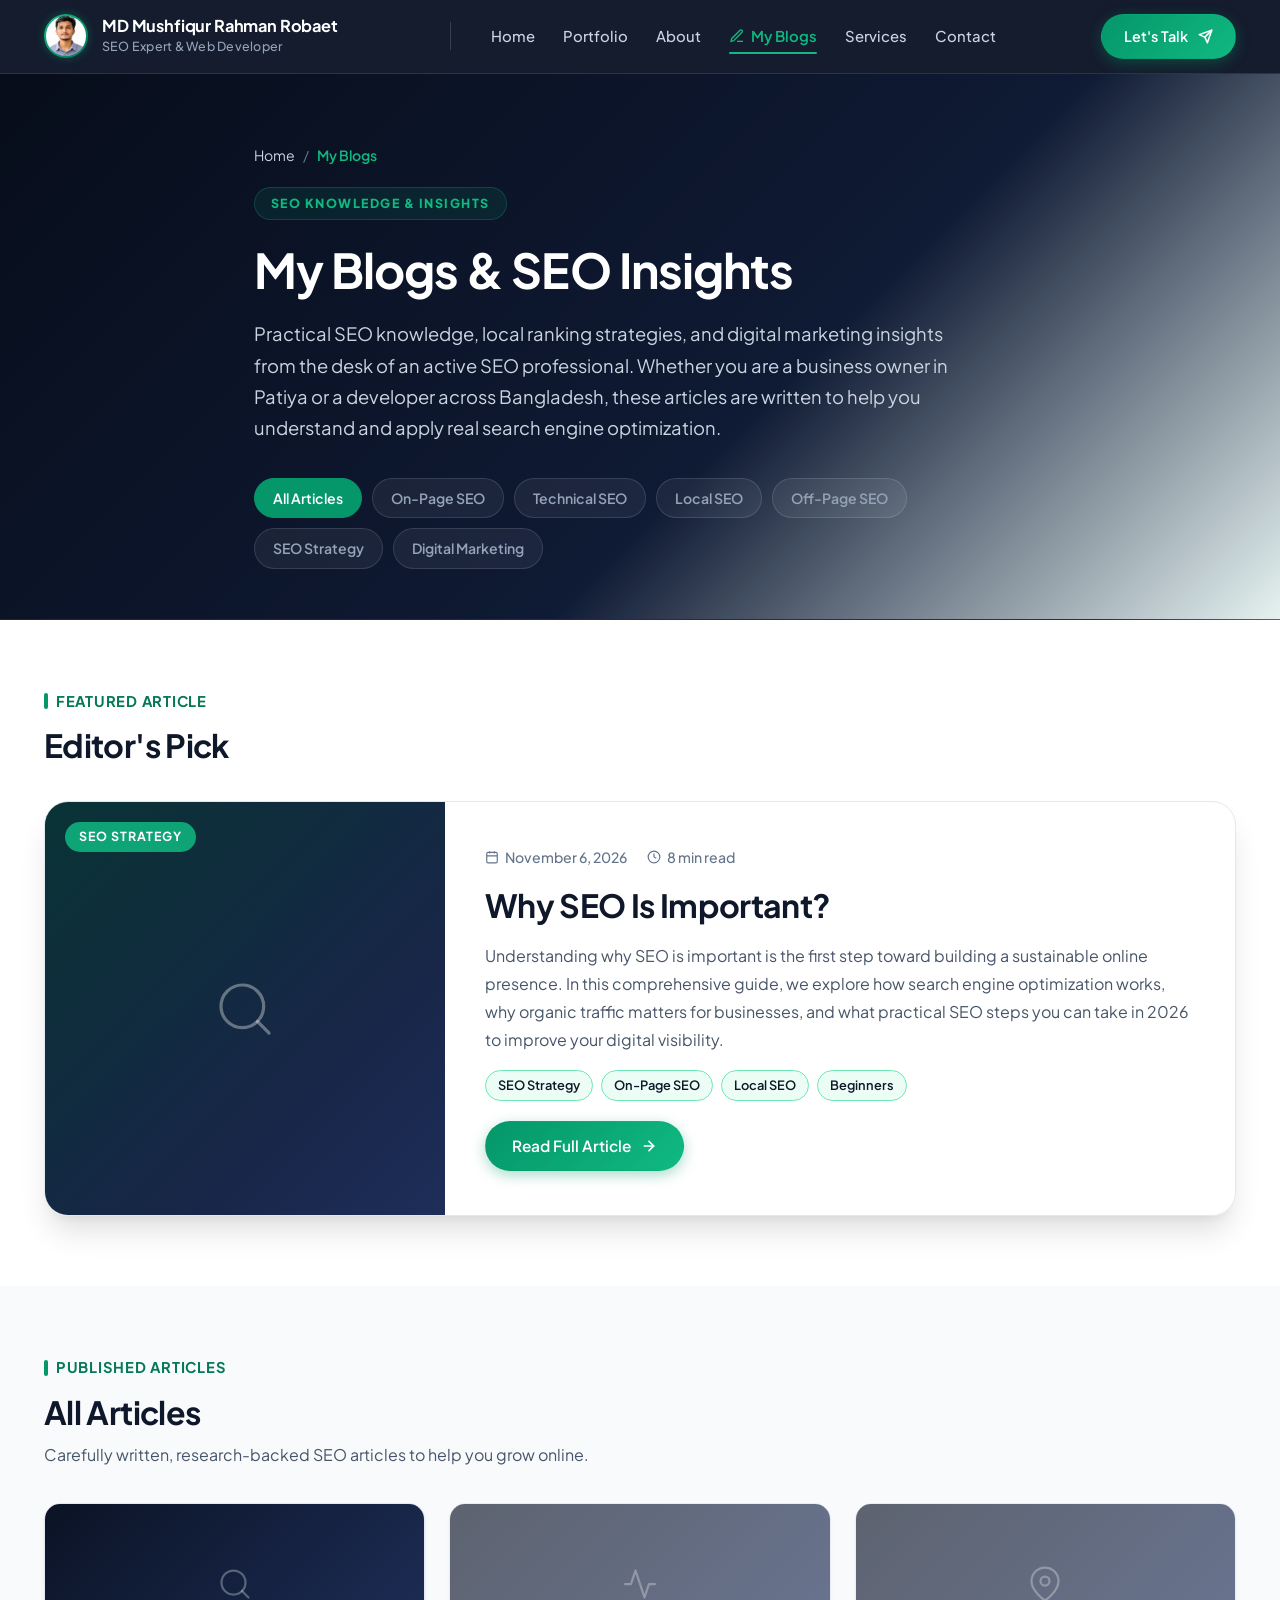
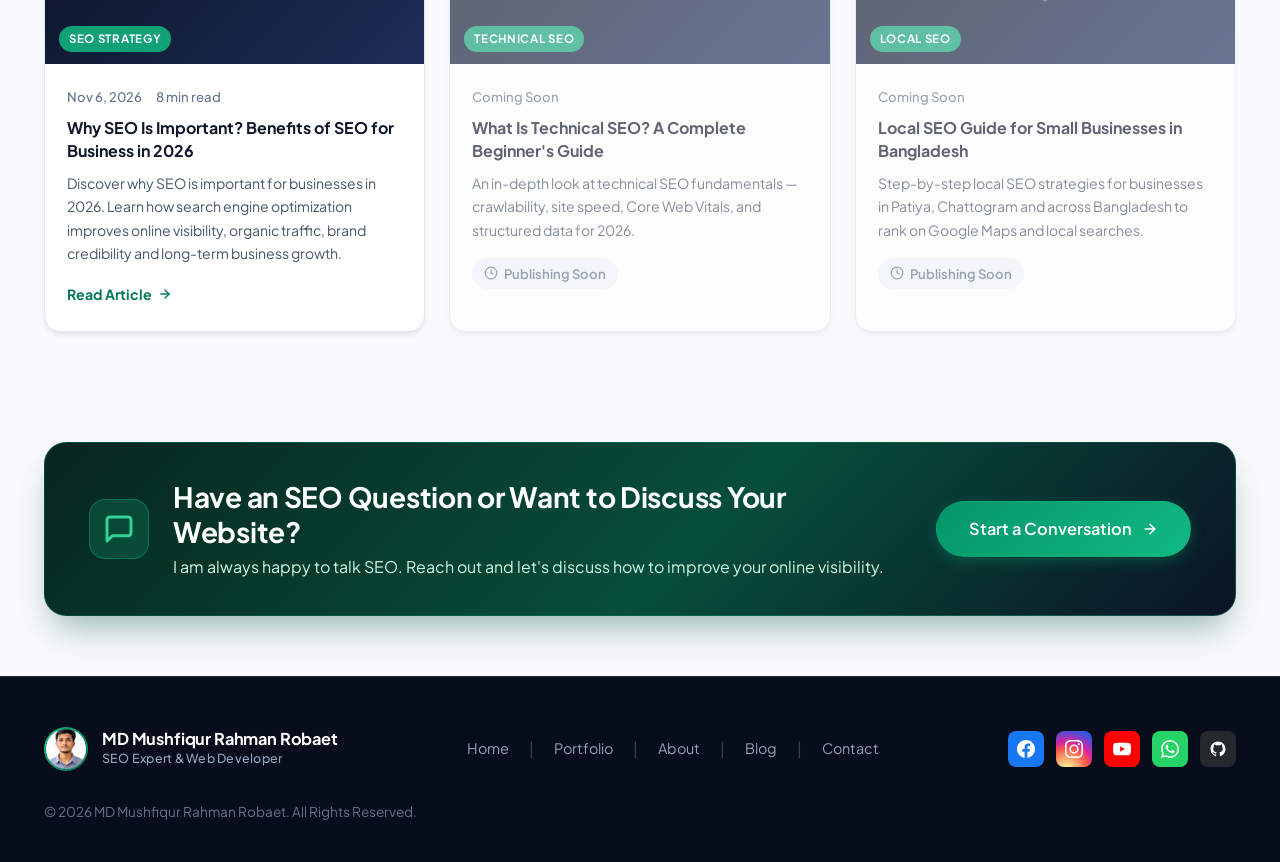
==== commit bd324980: "feat: Update social links - FB, Instagram (replace LinkedIn), YouTube, WhatsApp added" ====
--- a/blogs/index.html
+++ b/blogs/index.html
@@ -1,4 +1,4 @@
-<!DOCTYPE html>
+﻿<!DOCTYPE html>
 <html lang="en">
 <head>
   <meta charset="UTF-8">
@@ -389,15 +389,18 @@
         <a href="../#contact" class="footer-nav-link">Contact</a>
       </nav>
 
-      <div class="footer-socials" aria-label="Social Media Profiles">
-        <a href="https://www.facebook.com/khajaagrofarm" target="_blank" rel="noopener noreferrer" class="social-icon-btn social-fb" aria-label="Facebook">
+            <div class="footer-socials" aria-label="Social Media Profiles">
+        <a href="https://www.facebook.com/rahman.robaet.mushfiq" target="_blank" rel="noopener noreferrer" class="social-icon-btn social-fb" aria-label="Facebook">
           <svg width="18" height="18" viewBox="0 0 24 24" fill="currentColor"><path d="M24 12.073c0-6.627-5.373-12-12-12s-12 5.373-12 12c0 5.99 4.388 10.954 10.125 11.854v-8.385H7.078v-3.47h3.047V9.43c0-3.007 1.792-4.669 4.533-4.669 1.312 0 2.686.235 2.686.235v2.953H15.83c-1.491 0-1.956.925-1.956 1.874v2.25h3.328l-.532 3.47h-2.796v8.385C19.612 23.027 24 18.062 24 12.073z"/></svg>
         </a>
-        <a href="https://linkedin.com" target="_blank" rel="noopener noreferrer" class="social-icon-btn social-li" aria-label="LinkedIn">
-          <svg width="18" height="18" viewBox="0 0 24 24" fill="currentColor"><path d="M19 0h-14c-2.761 0-5 2.239-5 5v14c0 2.761 2.239 5 5 5h14c2.762 0 5-2.239 5-5v-14c0-2.761-2.238-5-5-5zm-11 19h-3v-11h3v11zm-1.5-12.268c-.966 0-1.75-.79-1.75-1.764s.784-1.764 1.75-1.764 1.75.79 1.75 1.764-.783 1.764-1.75 1.764zm13.5 12.268h-3v-5.604c0-3.368-4-3.113-4 0v5.604h-3v-11h3v1.765c1.396-2.586 7-2.777 7 2.476v6.759z"/></svg>
-        </a>
-        <a href="https://youtube.com" target="_blank" rel="noopener noreferrer" class="social-icon-btn social-yt" aria-label="YouTube">
+        <a href="https://www.instagram.com/myself_allen.shopon_._/" target="_blank" rel="noopener noreferrer" class="social-icon-btn social-ig" aria-label="Instagram">
+          <svg width="18" height="18" viewBox="0 0 24 24" fill="currentColor"><path d="M12 2.163c3.204 0 3.584.012 4.85.07 3.252.148 4.771 1.691 4.919 4.919.058 1.265.069 1.645.069 4.849 0 3.205-.012 3.584-.069 4.849-.149 3.225-1.664 4.771-4.919 4.919-1.266.058-1.644.07-4.85.07-3.204 0-3.584-.012-4.849-.07-3.26-.149-4.771-1.699-4.919-4.92-.058-1.265-.07-1.644-.07-4.849 0-3.204.013-3.583.07-4.849.149-3.227 1.664-4.771 4.919-4.919 1.266-.057 1.645-.069 4.849-.069zM12 0C8.741 0 8.333.014 7.053.072 2.695.272.273 2.69.073 7.052.014 8.333 0 8.741 0 12c0 3.259.014 3.668.072 4.948.2 4.358 2.618 6.78 6.98 6.98C8.333 23.986 8.741 24 12 24c3.259 0 3.668-.014 4.948-.072 4.354-.2 6.782-2.618 6.979-6.98.059-1.28.073-1.689.073-4.948 0-3.259-.014-3.667-.072-4.947-.196-4.354-2.617-6.78-6.979-6.98C15.668.014 15.259 0 12 0zm0 5.838a6.162 6.162 0 1 0 0 12.324 6.162 6.162 0 0 0 0-12.324zM12 16a4 4 0 1 1 0-8 4 4 0 0 1 0 8zm6.406-11.845a1.44 1.44 0 1 0 0 2.881 1.44 1.44 0 0 0 0-2.881z"/></svg>
+        </a>
+        <a href="https://www.youtube.com/@mdmushfiq4191" target="_blank" rel="noopener noreferrer" class="social-icon-btn social-yt" aria-label="YouTube">
           <svg width="18" height="18" viewBox="0 0 24 24" fill="currentColor"><path d="M23.498 6.186a3.016 3.016 0 0 0-2.122-2.136C19.505 3.545 12 3.545 12 3.545s-7.505 0-9.377.505A3.017 3.017 0 0 0 .502 6.186C0 8.07 0 12 0 12s0 3.93.502 5.814a3.016 3.016 0 0 0 2.122 2.136c1.871.505 9.376.505 9.376.505s7.505 0 9.377-.505a3.015 3.015 0 0 0 2.122-2.136C24 15.93 24 12 24 12s0-3.93-.502-5.814zM9.545 15.568V8.432L15.818 12l-6.273 3.568z"/></svg>
+        </a>
+        <a href="https://wa.me/8801970271398" target="_blank" rel="noopener noreferrer" class="social-icon-btn social-wa" aria-label="WhatsApp">
+          <svg width="18" height="18" viewBox="0 0 24 24" fill="currentColor"><path d="M17.472 14.382c-.297-.149-1.758-.867-2.03-.967-.273-.099-.471-.148-.67.15-.197.297-.767.966-.94 1.164-.173.199-.347.223-.644.075-.297-.15-1.255-.463-2.39-1.475-.883-.788-1.48-1.761-1.653-2.059-.173-.297-.018-.458.13-.606.134-.133.298-.347.446-.52.149-.174.198-.298.298-.497.099-.198.05-.371-.025-.52-.075-.149-.669-1.612-.916-2.207-.242-.579-.487-.5-.669-.51-.173-.008-.371-.01-.57-.01-.198 0-.52.074-.792.372-.272.297-1.04 1.016-1.04 2.479 0 1.462 1.065 2.875 1.213 3.074.149.198 2.096 3.2 5.077 4.487.709.306 1.262.489 1.694.625.712.227 1.36.195 1.871.118.571-.085 1.758-.719 2.006-1.413.248-.694.248-1.289.173-1.413-.074-.124-.272-.198-.57-.347m-5.421 7.403h-.004a9.87 9.87 0 0 1-5.031-1.378l-.361-.214-3.741.982.998-3.648-.235-.374a9.86 9.86 0 0 1-1.51-5.26c.001-5.45 4.436-9.884 9.888-9.884 2.64 0 5.122 1.03 6.988 2.898a9.825 9.825 0 0 1 2.893 6.994c-.003 5.45-4.437 9.884-9.885 9.884m8.413-18.297A11.815 11.815 0 0 0 12.05 0C5.495 0 .16 5.335.157 11.892c0 2.096.547 4.142 1.588 5.945L.057 24l6.305-1.654a11.882 11.882 0 0 0 5.683 1.448h.005c6.554 0 11.89-5.335 11.893-11.893a11.821 11.821 0 0 0-3.48-8.413z"/></svg>
         </a>
         <a href="https://github.com/mdmushfiq883-crypto" target="_blank" rel="noopener noreferrer" class="social-icon-btn social-gh" aria-label="GitHub">
           <svg width="18" height="18" viewBox="0 0 24 24" fill="currentColor"><path fill-rule="evenodd" clip-rule="evenodd" d="M12 2C6.477 2 2 6.484 2 12.017c0 4.425 2.865 8.18 6.839 9.504.5.092.682-.217.682-.483 0-.237-.008-.868-.013-1.703-2.782.605-3.369-1.343-3.369-1.343-.454-1.158-1.11-1.466-1.11-1.466-.908-.62.069-.608.069-.608 1.003.07 1.53 1.032 1.53 1.032.892 1.53 2.341 1.088 2.91.832.092-.647.35-1.088.636-1.338-2.22-.253-4.555-1.113-4.555-4.951 0-1.093.39-1.988 1.029-2.688-.103-.253-.446-1.272.098-2.65 0 0 .84-.27 2.75 1.026A9.564 9.564 0 0112 6.844c.85.004 1.705.115 2.504.337 1.909-1.296 2.747-1.027 2.747-1.027.546 1.379.202 2.398.1 2.651.64.7 1.028 1.595 1.028 2.688 0 3.848-2.339 4.695-4.566 4.943.359.309.678.92.678 1.855 0 1.338-.012 2.419-.012 2.747 0 .268.18.58.688.482A10.019 10.019 0 0022 12.017C22 6.484 17.522 2 12 2z"/></svg>
--- a/css/styles.css
+++ b/css/styles.css
@@ -2569,3 +2569,21 @@
     font-size: 0.82rem;
   }
 }
+
+/* Instagram & WhatsApp social icon colors */
+.social-icon-btn.social-ig {
+  background: radial-gradient(circle at 30% 107%, #fdf497 0%, #fdf497 5%, #fd5949 45%, #d6249f 60%, #285AEB 90%);
+  color: #fff;
+}
+.social-icon-btn.social-ig:hover {
+  opacity: 0.88;
+  transform: translateY(-2px);
+}
+.social-icon-btn.social-wa {
+  background: #25D366;
+  color: #fff;
+}
+.social-icon-btn.social-wa:hover {
+  background: #128C7E;
+  transform: translateY(-2px);
+}
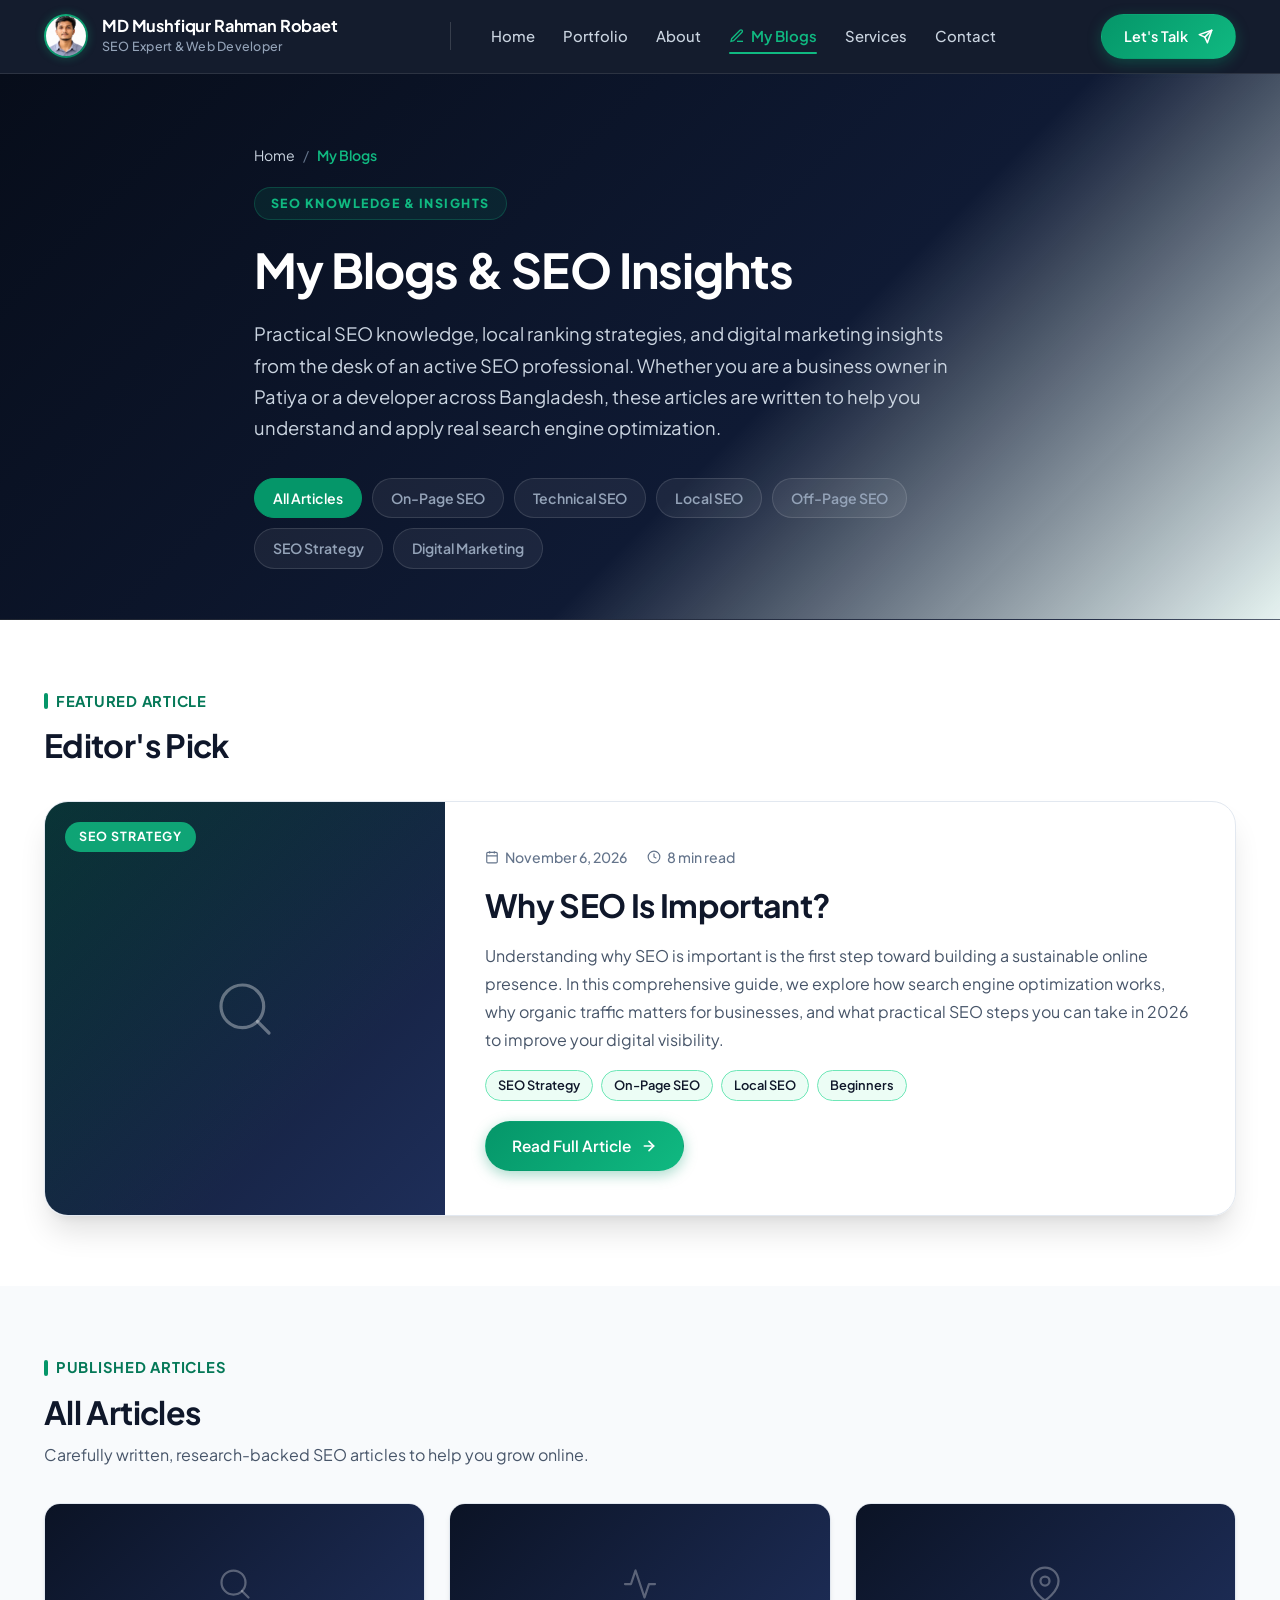
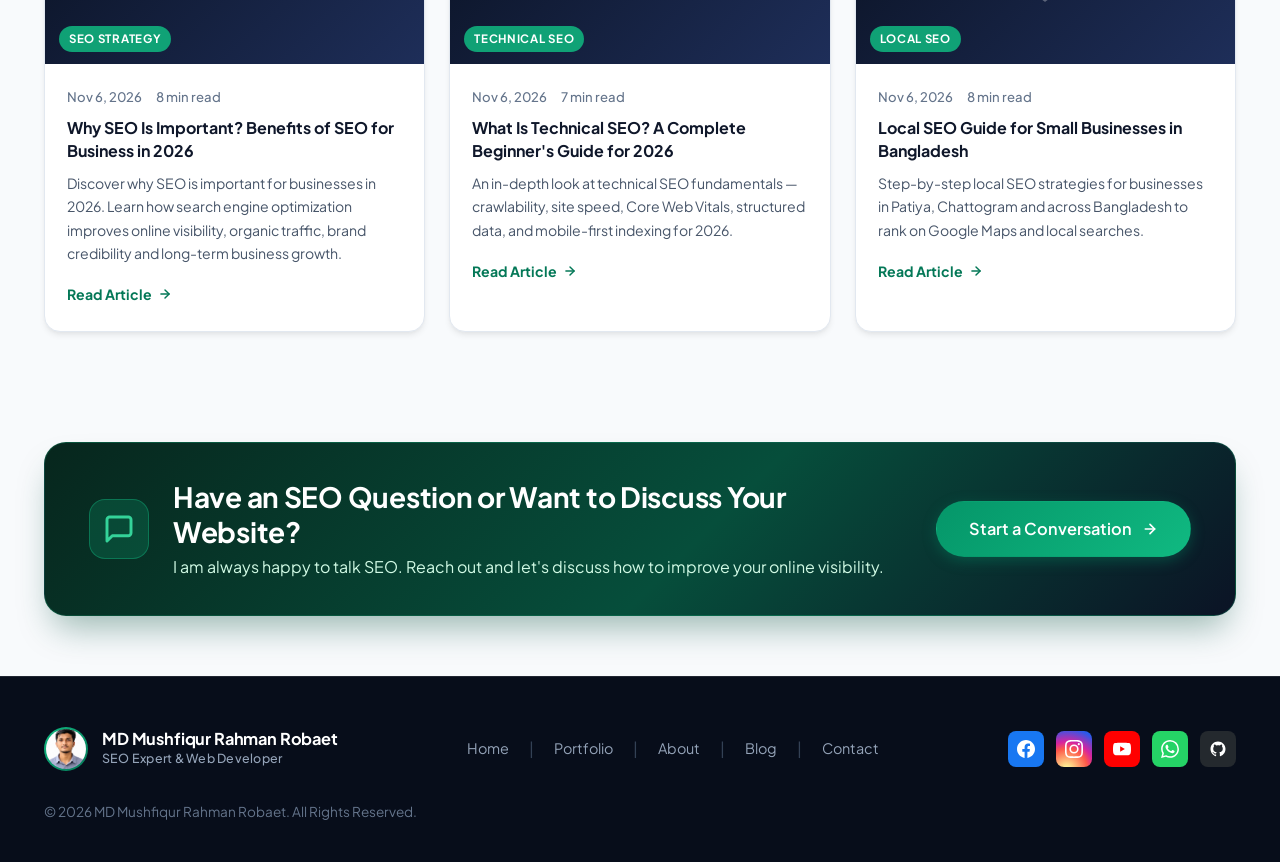
==== commit 06bd1a2f: "feat: Publish 2 new blog articles - Technical SEO guide + Local SEO Bangladesh guide" ====
--- a/blogs/index.html
+++ b/blogs/index.html
@@ -1,4 +1,4 @@
-﻿<!DOCTYPE html>
+<!DOCTYPE html>
 <html lang="en">
 <head>
   <meta charset="UTF-8">
@@ -286,45 +286,56 @@
             </a>
           </article>
 
-          <!-- Placeholder Cards — Coming Soon -->
-          <article class="blog-card blog-card-coming-soon" aria-label="Coming soon article">
-            <div class="blog-card-cover">
-              <div class="blog-card-icon" aria-hidden="true">
-                <svg width="36" height="36" viewBox="0 0 24 24" fill="none" stroke="currentColor" stroke-width="1.5" stroke-linecap="round" stroke-linejoin="round">
-                  <polyline points="22 12 18 12 15 21 9 3 6 12 2 12"/>
-                </svg>
-              </div>
-              <span class="blog-card-category-tag">Technical SEO</span>
-            </div>
-            <div class="blog-card-body">
-              <div class="blog-card-meta"><span>Coming Soon</span></div>
-              <h3 class="blog-card-title">What Is Technical SEO? A Complete Beginner's Guide</h3>
-              <p class="blog-card-excerpt">An in-depth look at technical SEO fundamentals — crawlability, site speed, Core Web Vitals, and structured data for 2026.</p>
-              <span class="blog-card-coming-label">
-                <svg width="14" height="14" viewBox="0 0 24 24" fill="none" stroke="currentColor" stroke-width="2" aria-hidden="true"><circle cx="12" cy="12" r="10"/><polyline points="12 6 12 12 16 14"/></svg>
-                Publishing Soon
-              </span>
-            </div>
+          <!-- Article Card 2 -->
+          <article class="blog-card" data-cat="technical-seo">
+            <a href="what-is-technical-seo/" class="blog-card-link" aria-label="Read: What Is Technical SEO?">
+              <div class="blog-card-cover">
+                <div class="blog-card-icon" aria-hidden="true">
+                  <svg width="36" height="36" viewBox="0 0 24 24" fill="none" stroke="currentColor" stroke-width="1.5" stroke-linecap="round" stroke-linejoin="round">
+                    <polyline points="22 12 18 12 15 21 9 3 6 12 2 12"/>
+                  </svg>
+                </div>
+                <span class="blog-card-category-tag">Technical SEO</span>
+              </div>
+              <div class="blog-card-body">
+                <div class="blog-card-meta">
+                  <span>Nov 6, 2026</span>
+                  <span>7 min read</span>
+                </div>
+                <h3 class="blog-card-title">What Is Technical SEO? A Complete Beginner's Guide for 2026</h3>
+                <p class="blog-card-excerpt">An in-depth look at technical SEO fundamentals — crawlability, site speed, Core Web Vitals, structured data, and mobile-first indexing for 2026.</p>
+                <span class="blog-card-read-more">
+                  Read Article
+                  <svg width="14" height="14" viewBox="0 0 24 24" fill="none" stroke="currentColor" stroke-width="2.5" stroke-linecap="round" stroke-linejoin="round" aria-hidden="true"><line x1="5" y1="12" x2="19" y2="12"/><polyline points="12 5 19 12 12 19"/></svg>
+                </span>
+              </div>
+            </a>
           </article>
 
-          <article class="blog-card blog-card-coming-soon" aria-label="Coming soon article">
-            <div class="blog-card-cover">
-              <div class="blog-card-icon" aria-hidden="true">
-                <svg width="36" height="36" viewBox="0 0 24 24" fill="none" stroke="currentColor" stroke-width="1.5" stroke-linecap="round" stroke-linejoin="round">
-                  <path d="M21 10c0 7-9 13-9 13s-9-6-9-13a9 9 0 0 1 18 0z"/><circle cx="12" cy="10" r="3"/>
-                </svg>
-              </div>
-              <span class="blog-card-category-tag">Local SEO</span>
-            </div>
-            <div class="blog-card-body">
-              <div class="blog-card-meta"><span>Coming Soon</span></div>
-              <h3 class="blog-card-title">Local SEO Guide for Small Businesses in Bangladesh</h3>
-              <p class="blog-card-excerpt">Step-by-step local SEO strategies for businesses in Patiya, Chattogram and across Bangladesh to rank on Google Maps and local searches.</p>
-              <span class="blog-card-coming-label">
-                <svg width="14" height="14" viewBox="0 0 24 24" fill="none" stroke="currentColor" stroke-width="2" aria-hidden="true"><circle cx="12" cy="12" r="10"/><polyline points="12 6 12 12 16 14"/></svg>
-                Publishing Soon
-              </span>
-            </div>
+          <!-- Article Card 3 -->
+          <article class="blog-card" data-cat="local-seo">
+            <a href="local-seo-guide-bangladesh/" class="blog-card-link" aria-label="Read: Local SEO Guide for Small Businesses in Bangladesh">
+              <div class="blog-card-cover">
+                <div class="blog-card-icon" aria-hidden="true">
+                  <svg width="36" height="36" viewBox="0 0 24 24" fill="none" stroke="currentColor" stroke-width="1.5" stroke-linecap="round" stroke-linejoin="round">
+                    <path d="M21 10c0 7-9 13-9 13s-9-6-9-13a9 9 0 0 1 18 0z"/><circle cx="12" cy="10" r="3"/>
+                  </svg>
+                </div>
+                <span class="blog-card-category-tag">Local SEO</span>
+              </div>
+              <div class="blog-card-body">
+                <div class="blog-card-meta">
+                  <span>Nov 6, 2026</span>
+                  <span>8 min read</span>
+                </div>
+                <h3 class="blog-card-title">Local SEO Guide for Small Businesses in Bangladesh</h3>
+                <p class="blog-card-excerpt">Step-by-step local SEO strategies for businesses in Patiya, Chattogram and across Bangladesh to rank on Google Maps and local searches.</p>
+                <span class="blog-card-read-more">
+                  Read Article
+                  <svg width="14" height="14" viewBox="0 0 24 24" fill="none" stroke="currentColor" stroke-width="2.5" stroke-linecap="round" stroke-linejoin="round" aria-hidden="true"><line x1="5" y1="12" x2="19" y2="12"/><polyline points="12 5 19 12 12 19"/></svg>
+                </span>
+              </div>
+            </a>
           </article>
 
         </div>
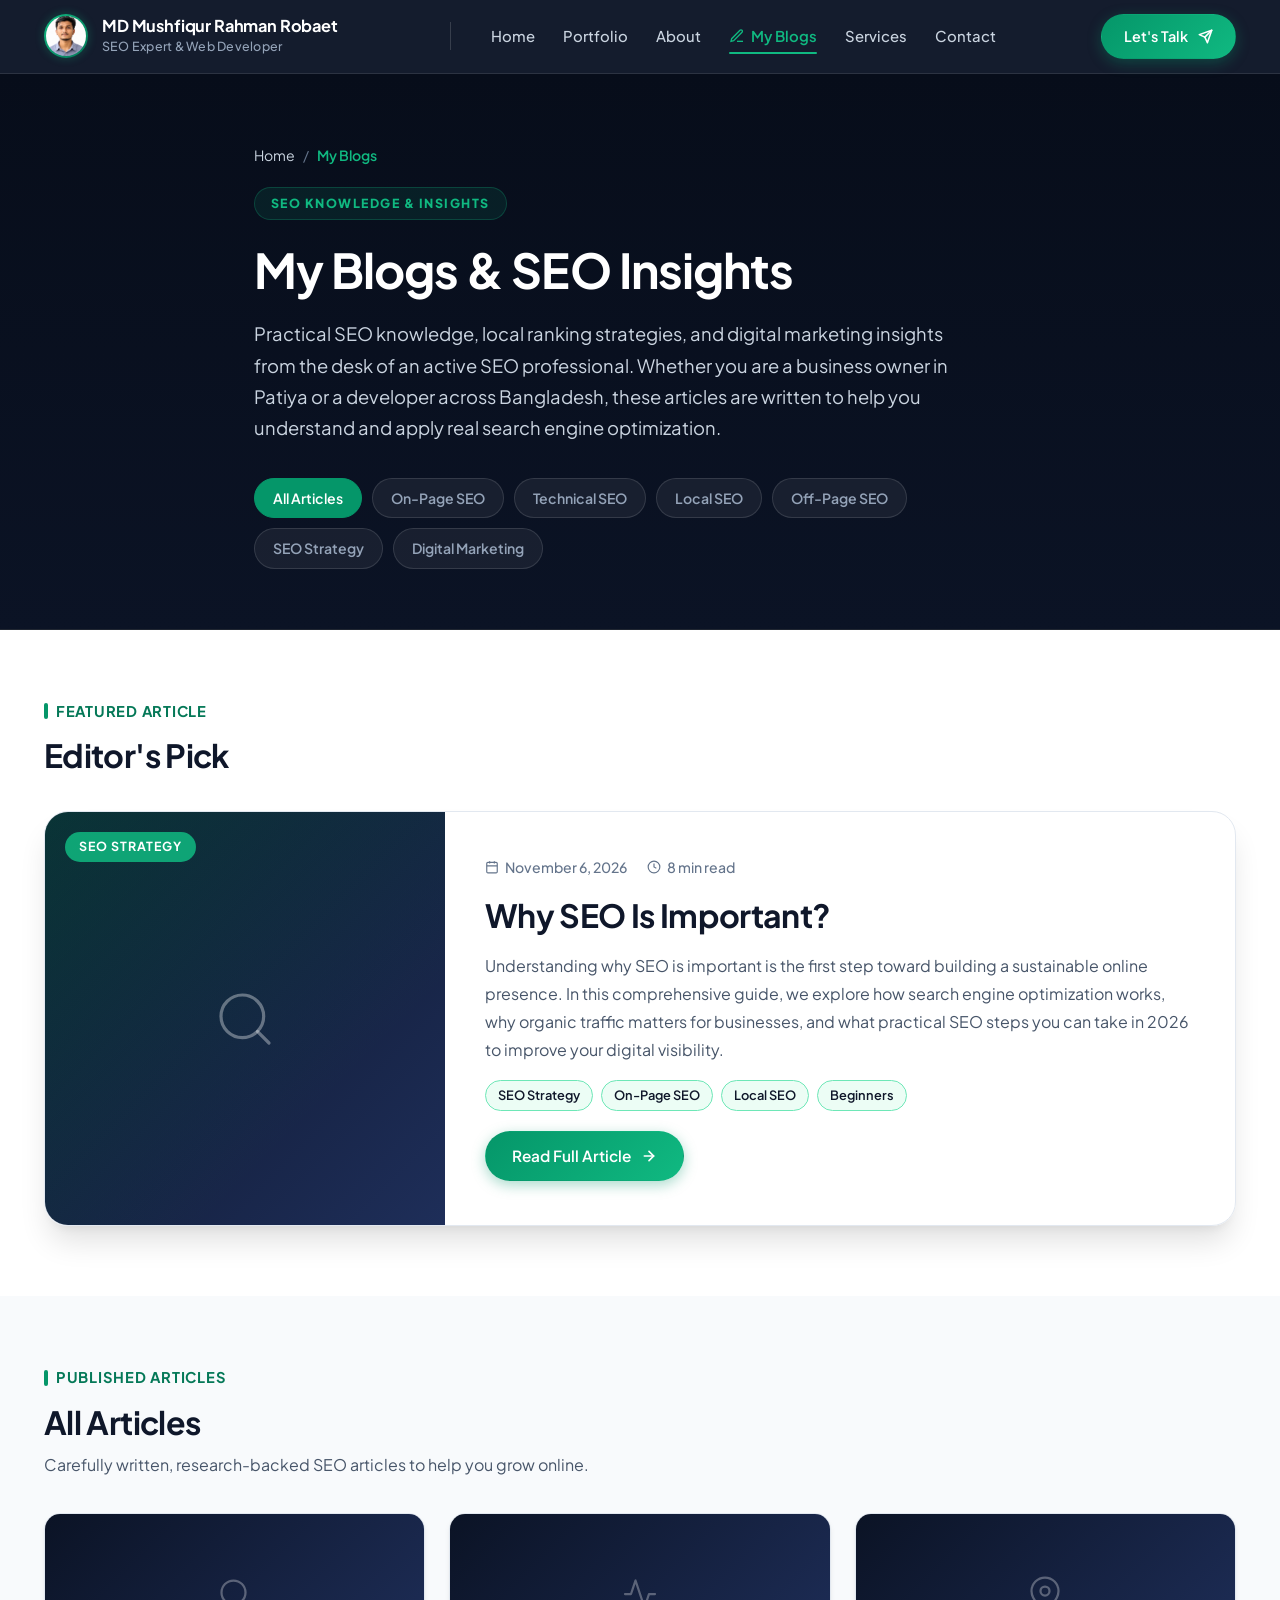
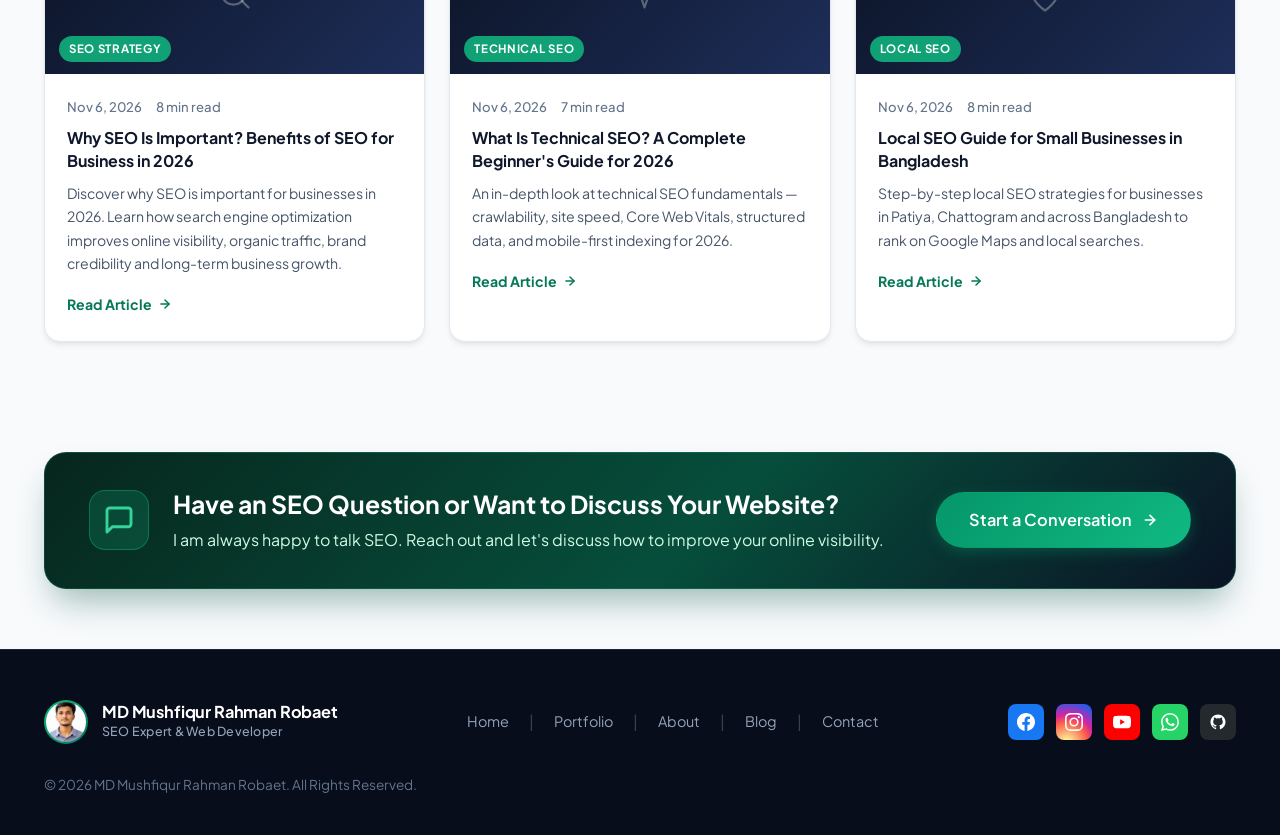
==== commit 5012103c: "feat(seo): Complete technical SEO overhaul, sitemap, security headers, 404 handling, and internal li" ====
--- a/blogs/index.html
+++ b/blogs/index.html
@@ -10,7 +10,7 @@
   <meta name="description" content="Explore professional SEO articles, local SEO strategies, technical SEO guides and digital marketing insights by MD Mushfiqur Rahman Robaet — SEO Expert in Patiya, Chattogram.">
   <meta name="keywords" content="SEO blog, SEO insights, local SEO tips, technical SEO guide, SEO expert Patiya, digital marketing Bangladesh, MD Mushfiqur Rahman Robaet">
   <meta name="author" content="MD Mushfiqur Rahman Robaet">
-  <meta name="robots" content="index, follow">
+  <meta name="robots" content="index, follow, max-image-preview:large, max-snippet:-1, max-video-preview:-1">
   <link rel="canonical" href="https://robaet.dev/blogs/">
 
   <!-- Favicon -->
@@ -355,7 +355,7 @@
               </svg>
             </div>
             <div class="cta-banner-text">
-              <h3>Have an SEO Question or Want to Discuss Your Website?</h3>
+              <h2 class="cta-banner-title" style="font-size: 1.55rem; color: #FFFFFF; margin-bottom: 8px;">Have an SEO Question or Want to Discuss Your Website?</h2>
               <p>I am always happy to talk SEO. Reach out and let's discuss how to improve your online visibility.</p>
             </div>
           </div>
@@ -401,7 +401,7 @@
       </nav>
 
             <div class="footer-socials" aria-label="Social Media Profiles">
-        <a href="https://www.facebook.com/rahman.robaet.mushfiq" target="_blank" rel="noopener noreferrer" class="social-icon-btn social-fb" aria-label="Facebook">
+        <a href="https://www.facebook.com/robaetkhan.mushfiq" target="_blank" rel="noopener noreferrer" class="social-icon-btn social-fb" aria-label="Facebook">
           <svg width="18" height="18" viewBox="0 0 24 24" fill="currentColor"><path d="M24 12.073c0-6.627-5.373-12-12-12s-12 5.373-12 12c0 5.99 4.388 10.954 10.125 11.854v-8.385H7.078v-3.47h3.047V9.43c0-3.007 1.792-4.669 4.533-4.669 1.312 0 2.686.235 2.686.235v2.953H15.83c-1.491 0-1.956.925-1.956 1.874v2.25h3.328l-.532 3.47h-2.796v8.385C19.612 23.027 24 18.062 24 12.073z"/></svg>
         </a>
         <a href="https://www.instagram.com/myself_allen.shopon_._/" target="_blank" rel="noopener noreferrer" class="social-icon-btn social-ig" aria-label="Instagram">
--- a/css/styles.css
+++ b/css/styles.css
@@ -88,6 +88,8 @@
   scroll-behavior: smooth;
   -webkit-font-smoothing: antialiased;
   -moz-osx-font-smoothing: grayscale;
+  overflow-x: hidden;
+  width: 100%;
 }
 
 body {
@@ -533,18 +535,19 @@
 }
 
 /* --------------------------------------------------------------------------
-   6. Homepage Hero Section
+   6. Homepage Hero Section (Optimized Cinematic Background Mask)
    -------------------------------------------------------------------------- */
 .hero-section {
   position: relative;
   background-color: var(--color-navy-950);
   color: #FFFFFF;
-  padding-top: 50px;
-  padding-bottom: 90px;
+  padding-top: 55px;
+  padding-bottom: 95px;
   overflow: hidden;
-}
-
-/* Cinematic Background Cover Image */
+  min-height: 560px;
+}
+
+/* Cinematic Background Mask Layer */
 .hero-backdrop {
   position: absolute;
   top: 0;
@@ -552,64 +555,93 @@
   width: 100%;
   height: 100%;
   z-index: 1;
+  overflow: hidden;
+  pointer-events: none;
 }
 
 .hero-cover-img {
-  width: 100%;
+  position: absolute;
+  top: 0;
+  left: 0;
+  width: 65%;
   height: 100%;
   object-fit: cover;
-  object-position: 25% 30%;
-  opacity: 0.42;
-  filter: contrast(1.08) brightness(0.95);
-  transform: scale(1.02);
-}
-
-/* Hero Gradient Mask to blend seamlessly with navy */
+  object-position: 25% 72%;
+  opacity: 0.74;
+  filter: contrast(1.08) brightness(1.04);
+  transform: scale(1.01);
+  transition: opacity var(--transition-normal);
+}
+
+/* On large & ultra-wide monitors (1300px+): keep image bounded to left 58% so it never over-stretches or zooms his face out */
+@media (min-width: 1300px) {
+  .hero-cover-img {
+    width: 58%;
+    max-width: 1100px;
+    right: auto;
+    object-position: 25% 72%;
+    opacity: 0.75;
+  }
+}
+
+/* Gradient Mask Overlay: Subtle on face, smooth fade to solid navy on right for text */
 .hero-gradient-overlay {
   position: absolute;
   top: 0;
   left: 0;
   width: 100%;
   height: 100%;
-  background: linear-gradient(
-    90deg,
-    rgba(7, 13, 26, 0.4) 0%,
-    rgba(7, 13, 26, 0.72) 42%,
-    rgba(11, 19, 37, 0.94) 70%,
-    rgba(11, 19, 37, 1) 100%
-  );
+  background: 
+    linear-gradient(
+      90deg,
+      rgba(7, 13, 26, 0.04) 0%,
+      rgba(7, 13, 26, 0.12) 20%,
+      rgba(7, 13, 26, 0.35) 36%,
+      rgba(11, 19, 37, 0.75) 50%,
+      rgba(11, 19, 37, 0.95) 62%,
+      rgba(11, 19, 37, 1) 100%
+    ),
+    linear-gradient(
+      180deg,
+      rgba(7, 13, 26, 0.15) 0%,
+      transparent 20%,
+      transparent 75%,
+      rgba(11, 19, 37, 0.95) 100%
+    );
   z-index: 2;
+  pointer-events: none;
 }
 
 .hero-radial-glow {
   position: absolute;
-  top: -150px;
+  top: -120px;
   right: -100px;
-  width: 600px;
-  height: 600px;
-  background: radial-gradient(circle, rgba(16, 185, 129, 0.12) 0%, transparent 70%);
+  width: 650px;
+  height: 650px;
+  background: radial-gradient(circle, rgba(16, 185, 129, 0.15) 0%, transparent 70%);
   pointer-events: none;
   z-index: 2;
 }
 
+/* 2-Column Hero Content Grid */
 .hero-content-wrapper {
   position: relative;
   z-index: 3;
   display: grid;
-  grid-template-columns: 1fr 1.15fr;
-  align-items: center;
-  min-height: 520px;
+  grid-template-columns: 1fr 1.25fr;
+  align-items: center;
+  min-height: 500px;
   gap: 40px;
 }
 
 .hero-spacer {
-  /* Reserves visual space for the photographic portrait on the left */
+  /* Reserves clean visual space on the left so Robaet's face in the background mask is fully visible */
   display: block;
-  min-height: 380px;
+  min-height: 420px;
 }
 
 .hero-text-col {
-  padding-left: 20px;
+  padding-left: 15px;
 }
 
 .hero-badge {
@@ -628,7 +660,7 @@
 }
 
 .hero-title {
-  font-size: clamp(2.4rem, 4.8vw, 3.8rem);
+  font-size: clamp(2.4rem, 4.4vw, 3.8rem);
   font-weight: 800;
   line-height: 1.15;
   letter-spacing: -0.025em;
@@ -636,11 +668,16 @@
   margin-bottom: 22px;
 }
 
+.hero-title-part1,
+.hero-title-part2 {
+  display: inline;
+}
+
 .hero-subtitle {
   font-size: 1.15rem;
   line-height: 1.65;
   color: #CBD5E1;
-  margin-bottom: 34px;
+  margin-bottom: 30px;
   max-width: 580px;
   font-weight: 400;
 }
@@ -650,6 +687,26 @@
   align-items: center;
   gap: 16px;
   flex-wrap: wrap;
+  margin-bottom: 24px;
+}
+
+.hero-trust-row {
+  display: flex;
+  align-items: center;
+  gap: 12px;
+  font-size: 0.88rem;
+  color: var(--color-text-light-muted);
+  flex-wrap: wrap;
+}
+
+.hero-trust-item {
+  display: inline-flex;
+  align-items: center;
+  gap: 6px;
+}
+
+.hero-trust-separator {
+  color: rgba(255, 255, 255, 0.25);
 }
 
 /* Organic Curved Wave Divider */
@@ -666,7 +723,7 @@
   position: relative;
   display: block;
   width: calc(100% + 1.3px);
-  height: 60px;
+  height: 30px;
 }
 .hero-wave-divider .shape-fill {
   fill: var(--color-bg-light);
@@ -888,9 +945,13 @@
 
 .featured-project-grid {
   display: grid;
-  grid-template-columns: 1fr 1.25fr;
+  grid-template-columns: minmax(0, 1fr) minmax(0, 1.25fr);
   gap: 50px;
   align-items: center;
+}
+
+.featured-project-grid > * {
+  min-width: 0;
 }
 
 .featured-project-info {
@@ -946,6 +1007,8 @@
   box-shadow: 0 20px 40px -10px rgba(0, 0, 0, 0.09), 0 0 0 1px rgba(0, 0, 0, 0.03);
   overflow: hidden;
   transition: transform var(--transition-normal);
+  max-width: 100%;
+  min-width: 0;
 }
 .browser-mockup:hover {
   transform: translateY(-4px);
@@ -958,11 +1021,14 @@
   align-items: center;
   gap: 12px;
   border-bottom: 1px solid var(--color-border-light);
+  min-width: 0;
+  overflow: hidden;
 }
 
 .browser-dots {
   display: flex;
   gap: 6px;
+  flex-shrink: 0;
 }
 .browser-dot {
   width: 10px;
@@ -985,9 +1051,14 @@
   align-items: center;
   gap: 6px;
   font-family: var(--font-family-mono);
+  min-width: 0;
+  overflow: hidden;
+  text-overflow: ellipsis;
+  white-space: nowrap;
 }
 
 .browser-preview-img {
+  max-width: 100%;
   width: 100%;
   height: auto;
   display: block;
@@ -1612,6 +1683,15 @@
    15. Responsive Media Queries
    -------------------------------------------------------------------------- */
 @media (max-width: 1100px) {
+  .hero-content-wrapper {
+    grid-template-columns: 0.85fr 1.15fr;
+    gap: 30px;
+  }
+  .hero-cover-img {
+    width: 68%;
+    object-position: 25% 72%;
+    opacity: 0.72;
+  }
   .services-grid-5 {
     grid-template-columns: repeat(3, 1fr);
   }
@@ -1624,34 +1704,15 @@
 }
 
 @media (max-width: 900px) {
-  .nav-container .nav-links,
-  .nav-container .header-divider {
-    display: none;
+  .nav-container {
+    display: none !important;
   }
   .mobile-nav-toggle {
     display: block;
   }
 
-  .hero-content-wrapper {
-    grid-template-columns: 1fr;
-    min-height: auto;
-    padding: 30px 0;
-  }
-  .hero-spacer {
-    display: none;
-  }
-  .hero-text-col {
-    padding-left: 0;
-  }
-  .hero-backdrop {
-    opacity: 0.28;
-  }
-  .hero-gradient-overlay {
-    background: linear-gradient(180deg, rgba(7, 13, 26, 0.8) 0%, rgba(11, 19, 37, 0.96) 100%);
-  }
-
   .featured-project-grid {
-    grid-template-columns: 1fr;
+    grid-template-columns: minmax(0, 1fr);
     gap: 36px;
   }
 
@@ -1686,9 +1747,168 @@
   }
 }
 
+/* Tablet screen range (769px - 900px): Keep 2 columns so Robaet's face is completely unblocked on the left */
+@media (max-width: 900px) and (min-width: 769px) {
+  .hero-content-wrapper {
+    grid-template-columns: 0.75fr 1.25fr;
+    gap: 20px;
+    padding: 20px 0 35px;
+  }
+  .hero-spacer {
+    display: block;
+    min-height: 400px;
+  }
+  .hero-cover-img {
+    width: 66%;
+    object-position: 25% 72%;
+    opacity: 0.72;
+  }
+  .hero-title {
+    font-size: clamp(1.9rem, 3.6vw, 2.5rem);
+  }
+  .hero-subtitle {
+    font-size: 1.02rem;
+  }
+}
+
 @media (max-width: 768px) {
   :root {
-    --header-height: 68px;
+    --header-height: 64px;
+  }
+
+  .site-header .container {
+    padding-left: 16px;
+    padding-right: 16px;
+  }
+
+  .brand-identity {
+    min-width: 0;
+    gap: 10px;
+  }
+
+  .brand-info {
+    min-width: 0;
+  }
+
+  .brand-avatar {
+    width: 36px;
+    height: 36px;
+  }
+
+  .brand-avatar-wrap {
+    width: 36px;
+    height: 36px;
+  }
+
+  .brand-name {
+    font-size: 0.92rem;
+    white-space: nowrap;
+    overflow: hidden;
+    text-overflow: ellipsis;
+  }
+
+  .header-cta {
+    display: none;
+  }
+
+  .mobile-nav-toggle {
+    display: flex;
+    align-items: center;
+    justify-content: center;
+    flex-shrink: 0;
+  }
+
+  .header-actions {
+    gap: 8px;
+    flex-shrink: 0;
+  }
+
+  .hero-section {
+    padding-top: 225px;
+    padding-bottom: 75px;
+    min-height: 670px;
+  }
+
+  .hero-cover-img {
+    width: 100%;
+    height: 52%;
+    top: 0;
+    object-fit: cover;
+    object-position: 25% 72%;
+    opacity: 0.95;
+    filter: contrast(1.08) brightness(1.04);
+  }
+
+  .hero-gradient-overlay {
+    background: linear-gradient(
+      180deg,
+      rgba(7, 13, 26, 0.04) 0%,
+      rgba(7, 13, 26, 0.16) 20%,
+      rgba(7, 13, 26, 0.55) 34%,
+      rgba(11, 19, 37, 0.95) 46%,
+      rgba(11, 19, 37, 1) 100%
+    );
+  }
+
+  .hero-spacer {
+    display: none;
+  }
+
+  .hero-content-wrapper {
+    grid-template-columns: 1fr;
+    text-align: center;
+    padding: 0 16px;
+  }
+
+  .hero-text-col {
+    padding-left: 0;
+    max-width: 100%;
+  }
+
+  .hero-badge {
+    margin-bottom: 14px;
+    font-size: 0.8rem;
+    padding: 5px 12px;
+  }
+
+  .hero-title {
+    font-size: clamp(1.45rem, 6vw, 2.05rem);
+    line-height: 1.25;
+    margin-bottom: 16px;
+    text-shadow: 0 2px 14px rgba(0, 0, 0, 0.95);
+  }
+
+  .hero-title-part1,
+  .hero-title-part2 {
+    display: block;
+  }
+
+  .hero-subtitle {
+    font-size: 0.96rem;
+    line-height: 1.6;
+    margin-bottom: 24px;
+    text-shadow: 0 1px 8px rgba(0, 0, 0, 0.9);
+    margin-left: auto;
+    margin-right: auto;
+  }
+
+  .hero-actions {
+    flex-direction: column;
+    width: 100%;
+    gap: 12px;
+    justify-content: center;
+  }
+
+  .hero-actions .btn {
+    width: 100%;
+    padding: 13px 20px;
+    font-size: 0.95rem;
+  }
+
+  .hero-trust-row {
+    justify-content: center;
+    font-size: 0.82rem;
+    gap: 8px;
   }
 
   .brand-role {
@@ -1710,6 +1930,8 @@
     grid-template-columns: 1fr;
   }
   .form-group-full {
+    grid-column: span 1;
+  }
     grid-column: span 1;
   }
   .contact-card-wrap {
@@ -2587,3 +2809,9 @@
   background: #128C7E;
   transform: translateY(-2px);
 }
+
+/* Loading spinner animation */
+@keyframes spin {
+  from { transform: rotate(0deg); }
+  to { transform: rotate(360deg); }
+}
